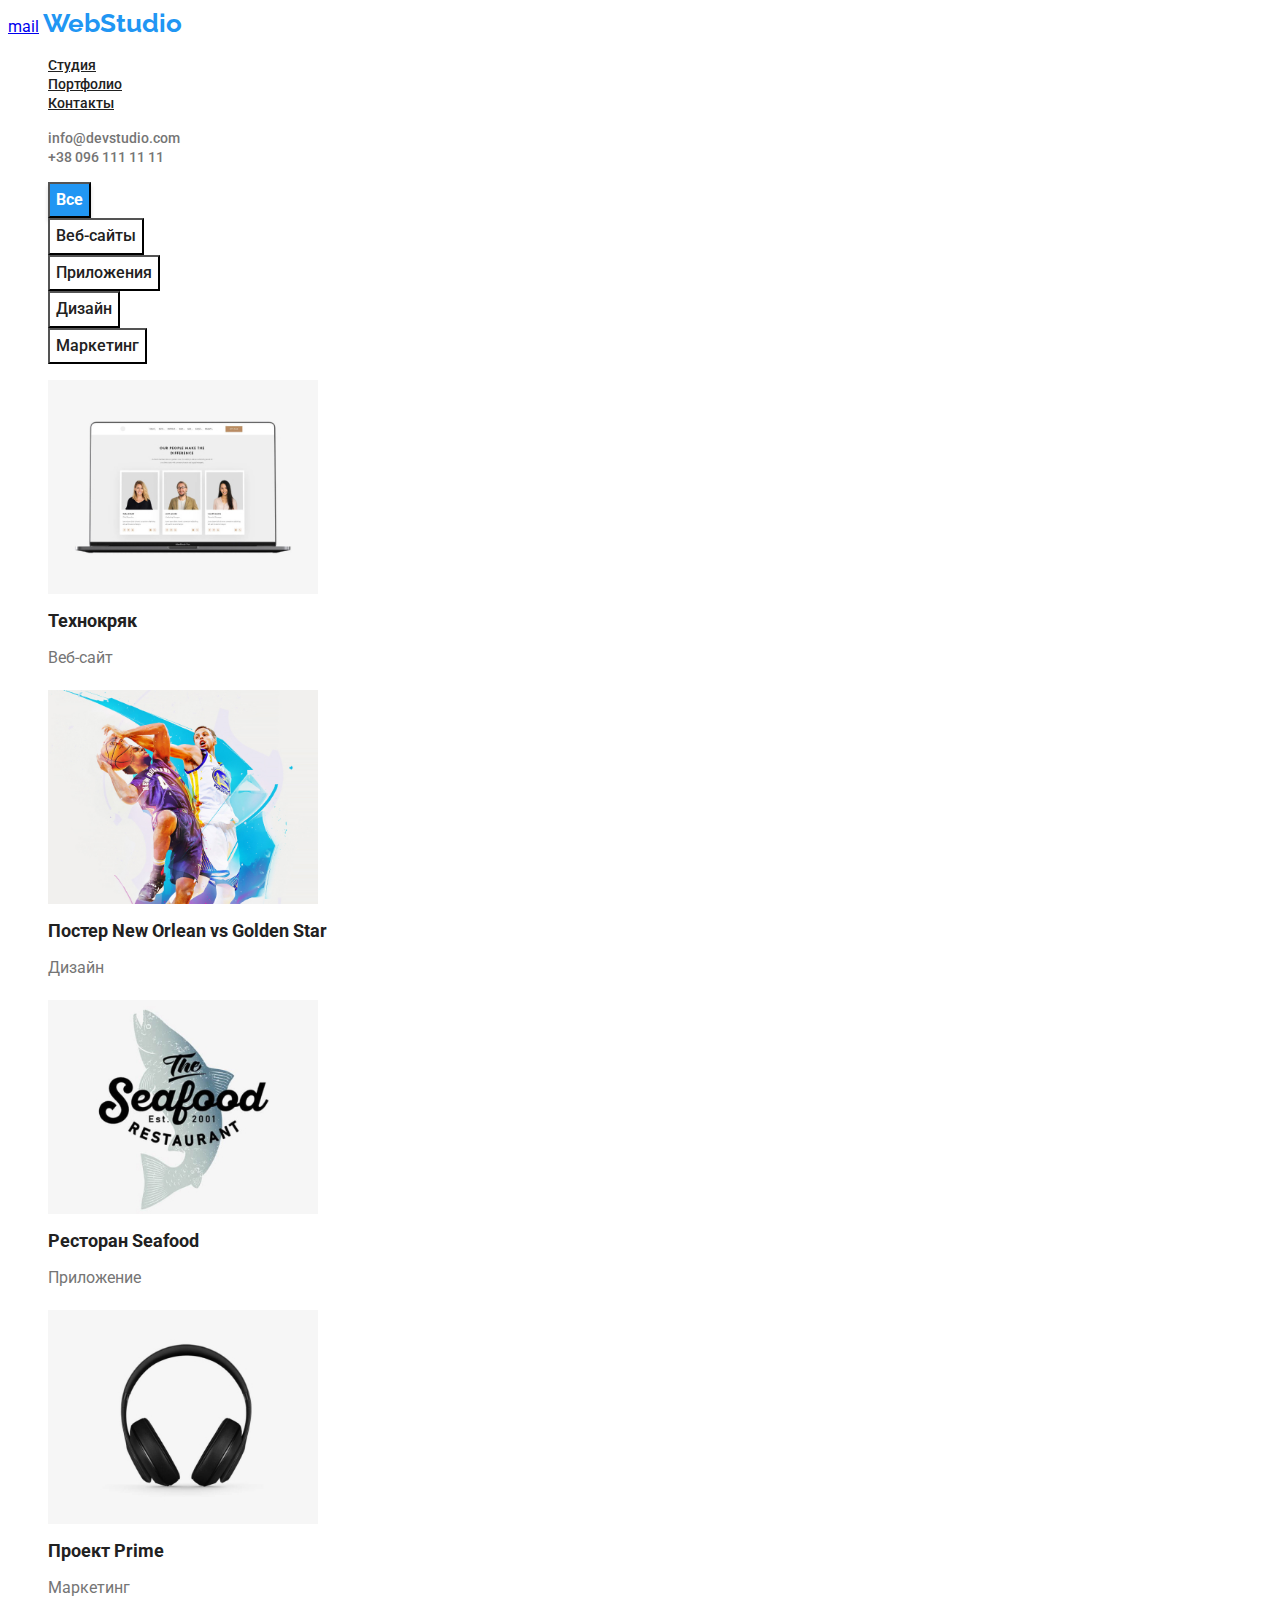
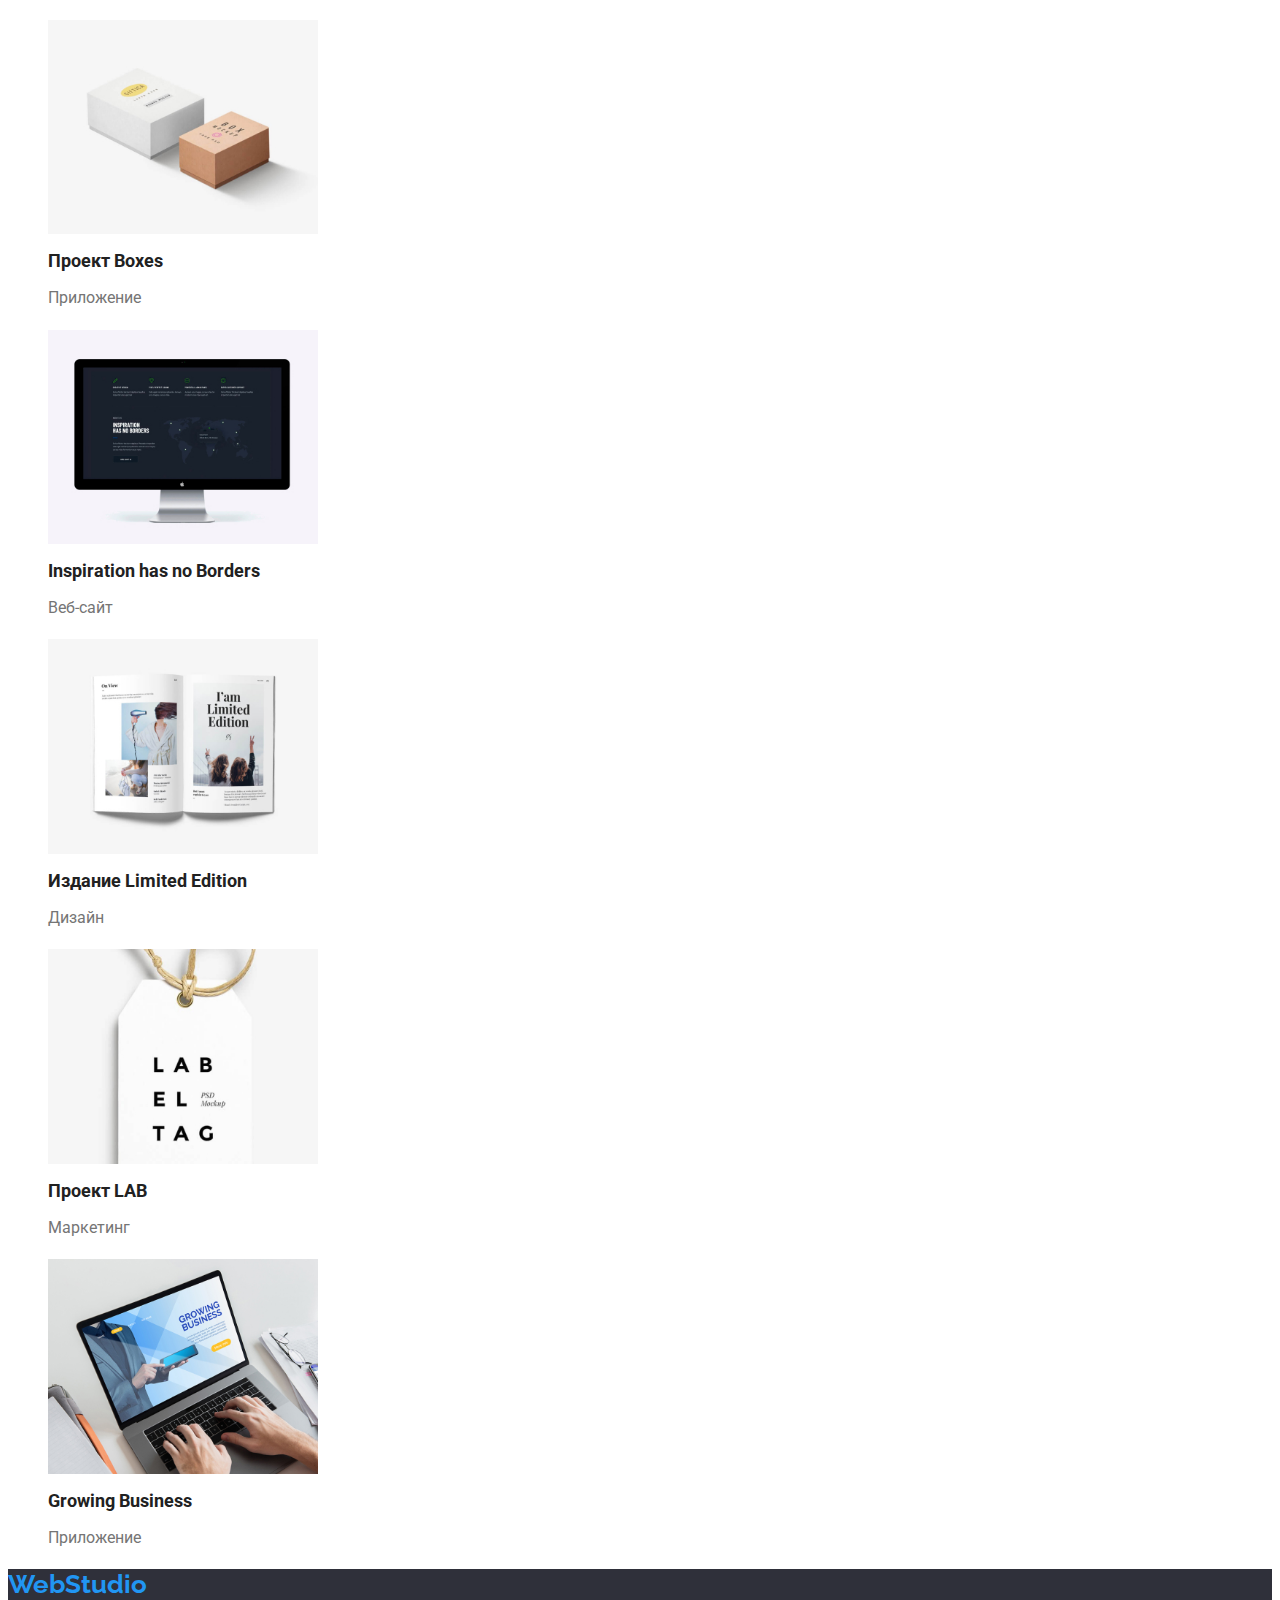
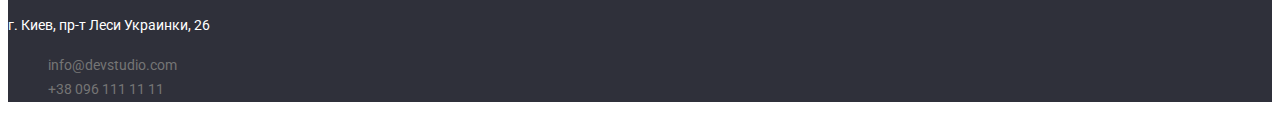
==== potrfolio.html @ 0a380a02 "home task 2" ====
<!DOCTYPE html>
<html lang="ru">
  <head>
    <meta charset="UTF-8" />
    <meta name="viewport" content="width=, initial-scale=1.0" />
    <title>Portfolio</title>
    <link rel="stylesheet" href="./css/portfolio.css" />
    <link rel="preconnect" href="https://fonts.gstatic.com" />
    <link
      rel="stylesheet"
      href="https://fonts.googleapis.com/css2?family=Raleway:wght@400;700&family=Roboto:wght@400;500;700&display=swap"
    />
    <link rel="stylesheet" href="./css/portfolio.css" />
  </head>

  <body class="page">
    <!--Шапка сайта-->
    <header class="page-header">
      <nav>
        <a href="./index.html">mail</a>
        <a href="#" class="logo">WebStudio</a>
        <ul class="site-nav list">
          <li><a href="./studio.html" class="link-current">Студия</a></li>
          <li><a href="./potrfolio.html" class="link-current">Портфолио</a></li>
          <li><a href="#" class="link-current">Контакты</a></li>
        </ul>
      </nav>
      <ul class="site-nav list">
        <li>
          <a href="mailto:info@devstudio.com" class="tel-link"
            >info@devstudio.com</a
          >
        </li>
        <li>
          <a href="tel:+380961111111" class="tel-link">+38 096 111 11 11</a>
        </li>
      </ul>
    </header>
    <!--Наши работы-->
    <section>
      <h1 hidden>Portfolio.Our work</h1>
      <ul class="site-nav list">
        <li><button type="button" class="button primary">Все</button></li>
        <li>
          <button type="button" class="button-secondary">Веб-сайты</button>
        </li>
        <li>
          <button type="button" class="button-secondary">Приложения</button>
        </li>
        <li><button type="button" class="button-secondary">Дизайн</button></li>
        <li>
          <button type="button" class="button-secondary">Маркетинг</button>
        </li>
      </ul>
      <ul class="site-nav list">
        <li>
          <img src="./images/технокряк.jpg" alt="Технокряк" width="270" />
          <h3 class="section-title">Технокряк</h3>
          <p class="title-description">Веб-сайт</p>
        </li>
        <li>
          <img
            src="./images/постер.jpg"
            alt="Постер New Orlean vs Golden Star"
            width="270"
          />
          <h3 class="section-title">Постер New Orlean vs Golden Star</h3>
          <p class="title-description">Дизайн</p>
        </li>
        <li>
          <img src="./images/Seafood.jpg" alt="Ресторан Seafood" width="270" />
          <h3 class="section-title">Ресторан Seafood</h3>
          <p class="title-description">Приложение</p>
        </li>
        <li>
          <img src="./images/Prime.jpg" alt="Проект Prime" width="270" />
          <h3 class="section-title">Проект Prime</h3>
          <p class="title-description">Маркетинг</p>
        </li>
        <li>
          <img src="./images/Boxes.jpg" alt="Проект Boxes" width="270" />
          <h3 class="section-title">Проект Boxes</h3>
          <p class="title-description">Приложение</p>
        </li>
        <li>
          <img
            src="./images/Insparation.jpg"
            alt="Inspiration has no Borders"
            width="270"
          />
          <h3 class="section-title">Inspiration has no Borders</h3>
          <p class="title-description">Веб-сайт</p>
        </li>
        <li>
          <img
            src="./images/Издание.jpg"
            alt="Издание Limited Edition"
            width="270"
          />
          <h3 class="section-title">Издание Limited Edition</h3>
          <p class="title-description">Дизайн</p>
        </li>
        <li>
          <img src="./images/проектLab.jpg" alt="Проект LAB" width="270" />
          <h3 class="section-title">Проект LAB</h3>
          <p class="title-description">Маркетинг</p>
        </li>
        <li>
          <img
            src="./images/growingbusiness.jpg"
            alt="Growing Business"
            width="270"
          />
          <h3 class="section-title">Growing Business</h3>
          <p class="title-description">Приложение</p>
        </li>
      </ul>
    </section>
    <!--футер-->
    <footer class="footer">
      <a href="#" class="logo">WebStudio</a>
      <address>
        <p class="address">г. Киев, пр-т Леси Украинки, 26</p>
        <ul class="site-nav list">
          <li>
            <a href="mailto:info@devstudio.com" class="tel-link-footer"
              >info@devstudio.com</a
            >
          </li>
          <li>
            <a href="tel:+380961111111" class="tel-link-footer"
              >+38 096 111 11 11</a
            >
          </li>
        </ul>
      </address>
    </footer>
  </body>
</html>
---- css/portfolio.css ----
:root {
  --primary-text-color: #212121;
  --accent-color: #2196f3;
  --paragraf-text-color: #757575;
  --main-back-color: #ffffff;
  --fon-back-hero: #2f303a;
  --footer-fon: #2f303a;
}

.site-nav.list,
.tel-link {
  list-style: none;
}

.body {
  background: var(--main-back-color) F;
  color: var(--primary-text-color);
  font-family: "Roboto", sans-serif;
  font-style: normal;
  text-decoration: none;
}

.page {
  background-color: var(--main-back-color);
  font-family: "Roboto", sans-serif;
  font-style: normal;
  text-decoration: none;
}
.page-header {
  background-color: var(--main-back-color);
  color: var(--primary-text-color);
}
.logo {
  color: var(--accent-color);
  font-family: Raleway;
  font-weight: 700;
  font-size: 26px;
  line-height: 1.19;
  text-decoration: none;
}

/*site-nav*/

.link-current {
  color: var(--primary-text-color);
  font-weight: 500;
  font-size: 14px;
  line-height: 1.14;
}
.link-current:hover,
.link-current:focus {
  color: var(--accent-color);
  text-decoration: none;
}
.tel-link {
  color: var(--paragraf-text-color);
  text-decoration: none;
  font-family: Roboto;
  font-weight: 500;
  font-size: 14px;
  line-height: 1.14;
}

/*button*/

.button-secondary {
  color: var(--primary-text-color);
  background-color: var(--main-back-color);
  font-family: Roboto;
  font-style: normal;
  font-weight: 500;
  font-size: 16px;
  line-height: 1.9;
}

.button.primary {
  color: var(--main-back-color);
  background-color: var(--accent-color);
  box-shadow: 0px 4px 4px rgba(0, 0, 0, 0.15);
  font-family: "Roboto", sans-serif;
  font-weight: bold;
  font-size: 16px;
  line-height: 1.9;
}

.section-title {
  color: var(--primary-text-color);
  font-family: Roboto;
  font-style: normal;
  font-weight: bold;
  font-size: 18px;
  line-height: 0.5;
}

.title-description {
  color: var(--paragraf-text-color);
  font-family: Roboto;
  font-style: normal;
  font-weight: normal;
  font-size: 16px;
  line-height: 1.9;
}

/*Feature*/

.feature-list .title {
  color: var(--primary-text-color);
}

.mail-link:hover,
.test-link:focus {
  color: var(--accent-color);
}

/*footer*/
.footer {
  background: var(--footer-fon);
}

.address,
.tel-link-footer {
  color: var(--main-back-color);
  font-family: Roboto;
  font-style: normal;
  font-weight: normal;
  font-size: 14px;
  line-height: 1.7;
}

.tel-link-footer {
  color: var(--paragraf-text-color);
  font-family: Roboto;
  font-style: normal;
  font-weight: normal;
  font-size: 14px;
  line-height: ;
  text-decoration: none;
}
---- css/portfolio.css ----
:root {
  --primary-text-color: #212121;
  --accent-color: #2196f3;
  --paragraf-text-color: #757575;
  --main-back-color: #ffffff;
  --fon-back-hero: #2f303a;
  --footer-fon: #2f303a;
}

.site-nav.list,
.tel-link {
  list-style: none;
}

.body {
  background: var(--main-back-color) F;
  color: var(--primary-text-color);
  font-family: "Roboto", sans-serif;
  font-style: normal;
  text-decoration: none;
}

.page {
  background-color: var(--main-back-color);
  font-family: "Roboto", sans-serif;
  font-style: normal;
  text-decoration: none;
}
.page-header {
  background-color: var(--main-back-color);
  color: var(--primary-text-color);
}
.logo {
  color: var(--accent-color);
  font-family: Raleway;
  font-weight: 700;
  font-size: 26px;
  line-height: 1.19;
  text-decoration: none;
}

/*site-nav*/

.link-current {
  color: var(--primary-text-color);
  font-weight: 500;
  font-size: 14px;
  line-height: 1.14;
}
.link-current:hover,
.link-current:focus {
  color: var(--accent-color);
  text-decoration: none;
}
.tel-link {
  color: var(--paragraf-text-color);
  text-decoration: none;
  font-family: Roboto;
  font-weight: 500;
  font-size: 14px;
  line-height: 1.14;
}

/*button*/

.button-secondary {
  color: var(--primary-text-color);
  background-color: var(--main-back-color);
  font-family: Roboto;
  font-style: normal;
  font-weight: 500;
  font-size: 16px;
  line-height: 1.9;
}

.button.primary {
  color: var(--main-back-color);
  background-color: var(--accent-color);
  box-shadow: 0px 4px 4px rgba(0, 0, 0, 0.15);
  font-family: "Roboto", sans-serif;
  font-weight: bold;
  font-size: 16px;
  line-height: 1.9;
}

.section-title {
  color: var(--primary-text-color);
  font-family: Roboto;
  font-style: normal;
  font-weight: bold;
  font-size: 18px;
  line-height: 0.5;
}

.title-description {
  color: var(--paragraf-text-color);
  font-family: Roboto;
  font-style: normal;
  font-weight: normal;
  font-size: 16px;
  line-height: 1.9;
}

/*Feature*/

.feature-list .title {
  color: var(--primary-text-color);
}

.mail-link:hover,
.test-link:focus {
  color: var(--accent-color);
}

/*footer*/
.footer {
  background: var(--footer-fon);
}

.address,
.tel-link-footer {
  color: var(--main-back-color);
  font-family: Roboto;
  font-style: normal;
  font-weight: normal;
  font-size: 14px;
  line-height: 1.7;
}

.tel-link-footer {
  color: var(--paragraf-text-color);
  font-family: Roboto;
  font-style: normal;
  font-weight: normal;
  font-size: 14px;
  line-height: ;
  text-decoration: none;
}
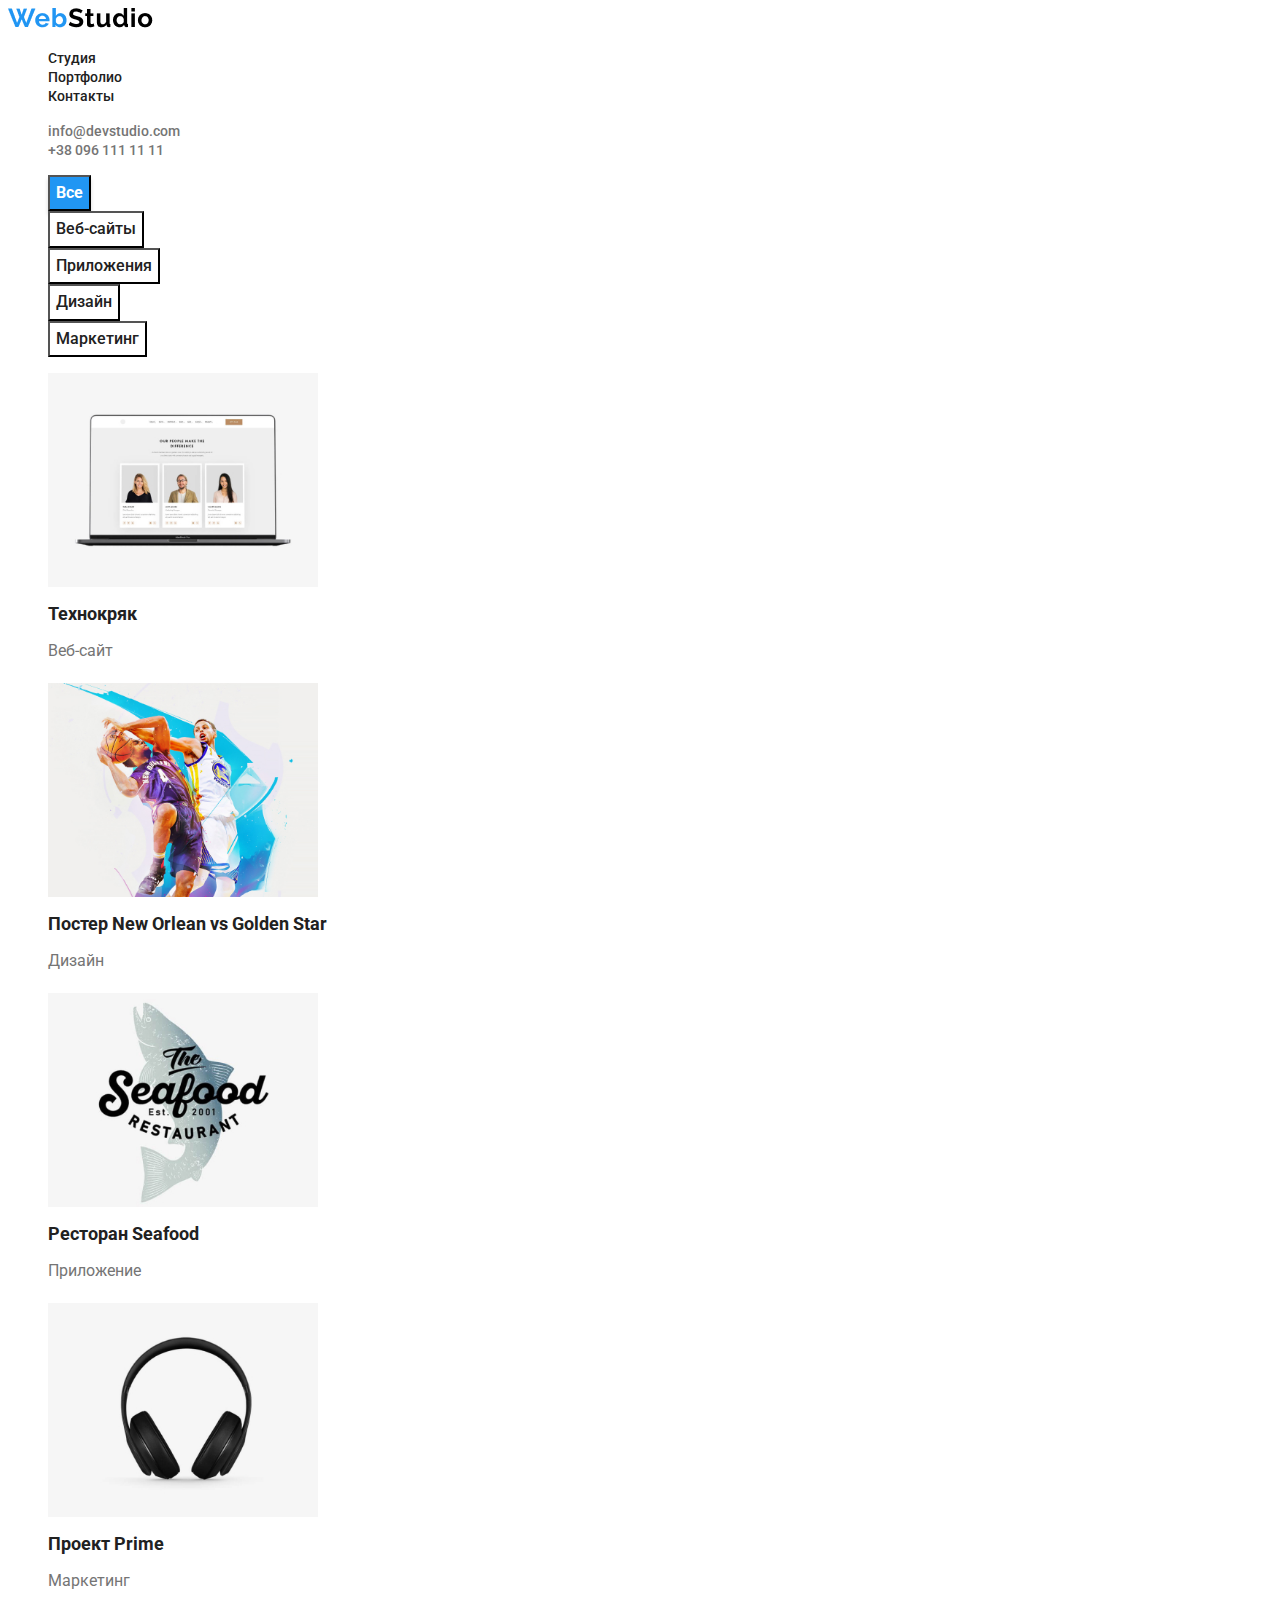
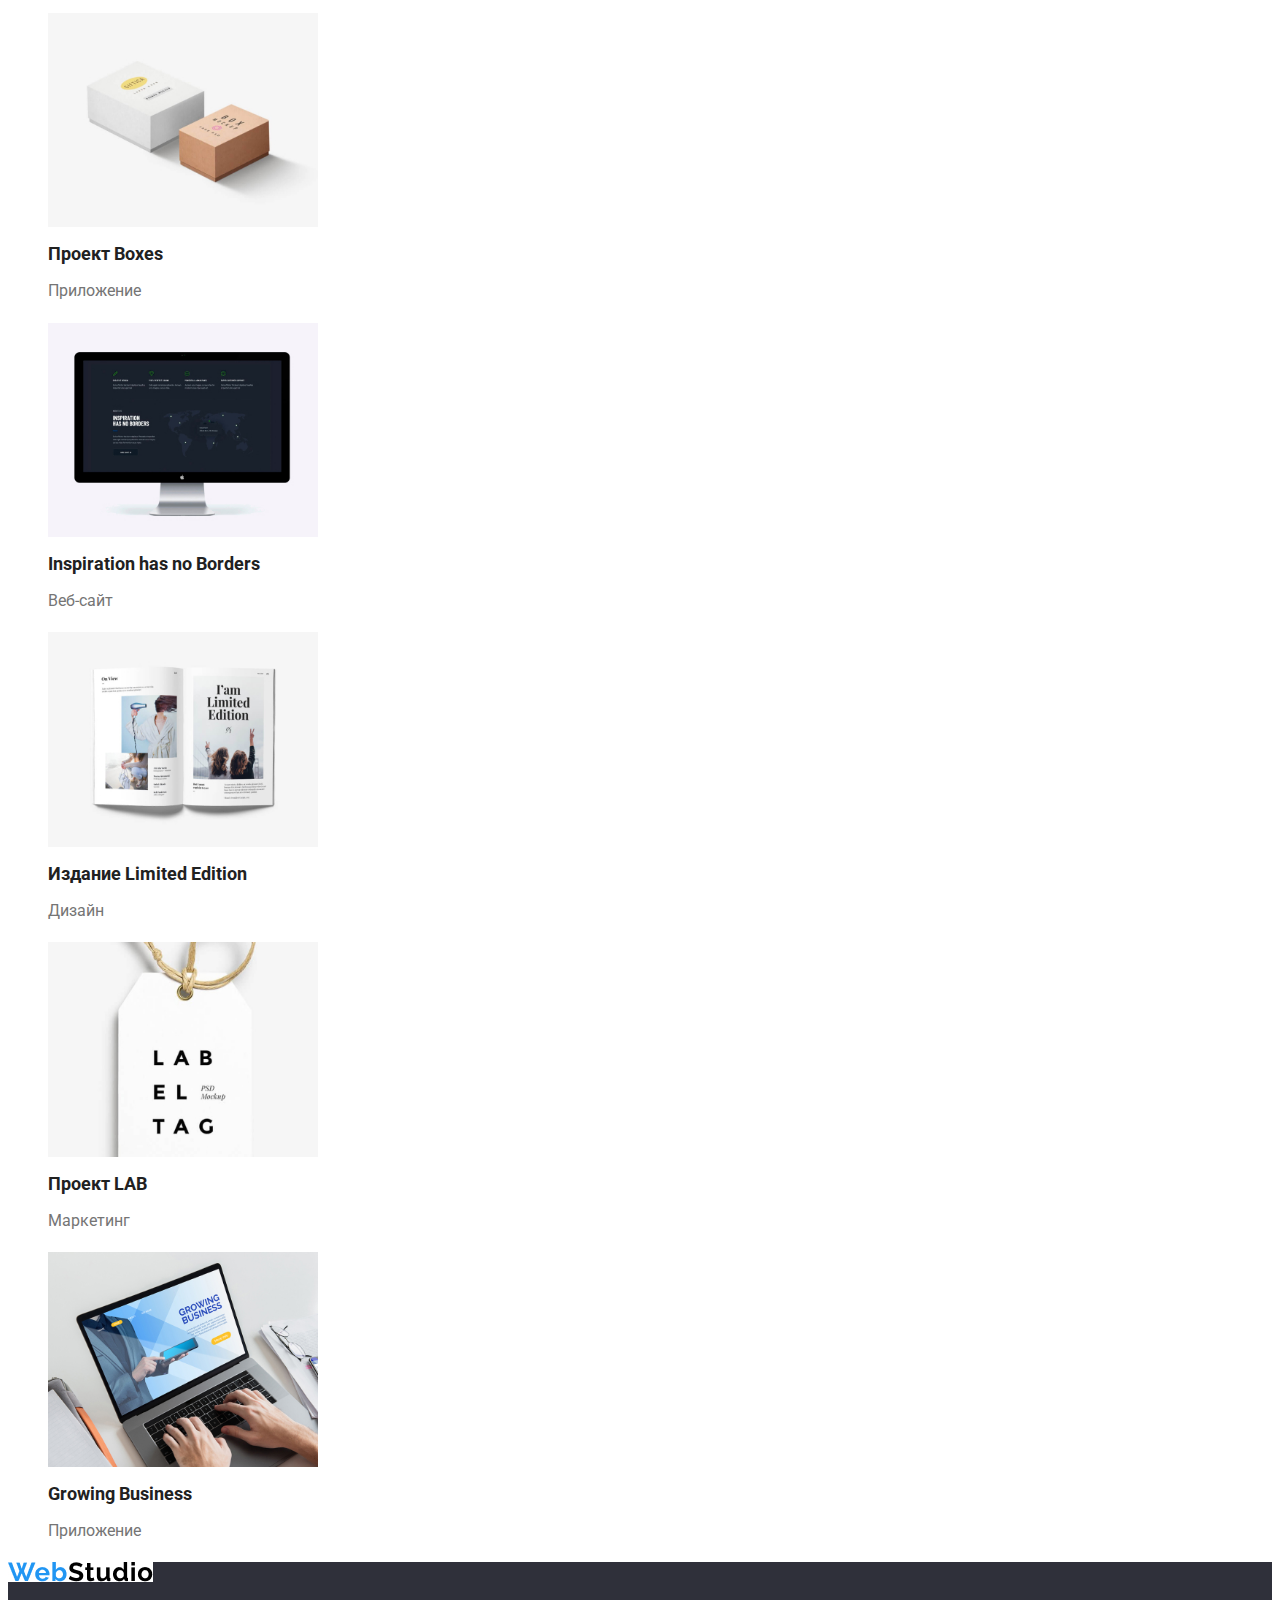
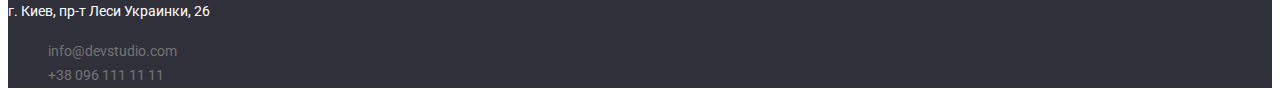
==== commit fd6efc7c: "correct mistake after mentors comments" ====
--- a/potrfolio.html
+++ b/potrfolio.html
@@ -4,7 +4,6 @@
     <meta charset="UTF-8" />
     <meta name="viewport" content="width=, initial-scale=1.0" />
     <title>Portfolio</title>
-    <link rel="stylesheet" href="./css/portfolio.css" />
     <link rel="preconnect" href="https://fonts.gstatic.com" />
     <link
       rel="stylesheet"
@@ -17,11 +16,10 @@
     <!--Шапка сайта-->
     <header class="page-header">
       <nav>
-        <a href="./index.html">mail</a>
-        <a href="#" class="logo">WebStudio</a>
+        <img src="./images/WebStudio.jpg" alt="WebStudio">
         <ul class="site-nav list">
-          <li><a href="./studio.html" class="link-current">Студия</a></li>
-          <li><a href="./potrfolio.html" class="link-current">Портфолио</a></li>
+          <li><a href="./index.html" class="link-current">Студия</a></li>
+          <li><a href="./index.html" class="link-current">Портфолио</a></li>
           <li><a href="#" class="link-current">Контакты</a></li>
         </ul>
       </nav>
@@ -118,17 +116,17 @@
     </section>
     <!--футер-->
     <footer class="footer">
-      <a href="#" class="logo">WebStudio</a>
+      <img src="./images/WebStudio.jpg" alt="WebStudio">
       <address>
         <p class="address">г. Киев, пр-т Леси Украинки, 26</p>
         <ul class="site-nav list">
           <li>
-            <a href="mailto:info@devstudio.com" class="tel-link-footer"
+            <a href="mailto:info@devstudio.com" class="contact-link-footer"
               >info@devstudio.com</a
             >
           </li>
           <li>
-            <a href="tel:+380961111111" class="tel-link-footer"
+            <a href="tel:+380961111111" class="contact-link-footer"
               >+38 096 111 11 11</a
             >
           </li>
--- a/css/portfolio.css
+++ b/css/portfolio.css
@@ -10,6 +10,7 @@
 .site-nav.list,
 .tel-link {
   list-style: none;
+  cursor:pointer
 }
 
 .body {
@@ -46,6 +47,7 @@
   font-weight: 500;
   font-size: 14px;
   line-height: 1.14;
+  text-decoration: none;
 }
 .link-current:hover,
 .link-current:focus {
@@ -71,6 +73,8 @@
   font-weight: 500;
   font-size: 16px;
   line-height: 1.9;
+  text-decoration: none;
+ cursor:pointer
 }
 
 .button.primary {
@@ -81,6 +85,8 @@
   font-weight: bold;
   font-size: 16px;
   line-height: 1.9;
+  text-decoration: none;
+  cursor:pointer
 }
 
 .section-title {
@@ -107,8 +113,8 @@
   color: var(--primary-text-color);
 }
 
-.mail-link:hover,
-.test-link:focus {
+.contact-link-footer:hover,
+.contact-link-footer:focus {
   color: var(--accent-color);
 }
 
@@ -118,7 +124,7 @@
 }
 
 .address,
-.tel-link-footer {
+.contact-link-footer {
   color: var(--main-back-color);
   font-family: Roboto;
   font-style: normal;
@@ -127,7 +133,7 @@
   line-height: 1.7;
 }
 
-.tel-link-footer {
+.contact-link-footer {
   color: var(--paragraf-text-color);
   font-family: Roboto;
   font-style: normal;
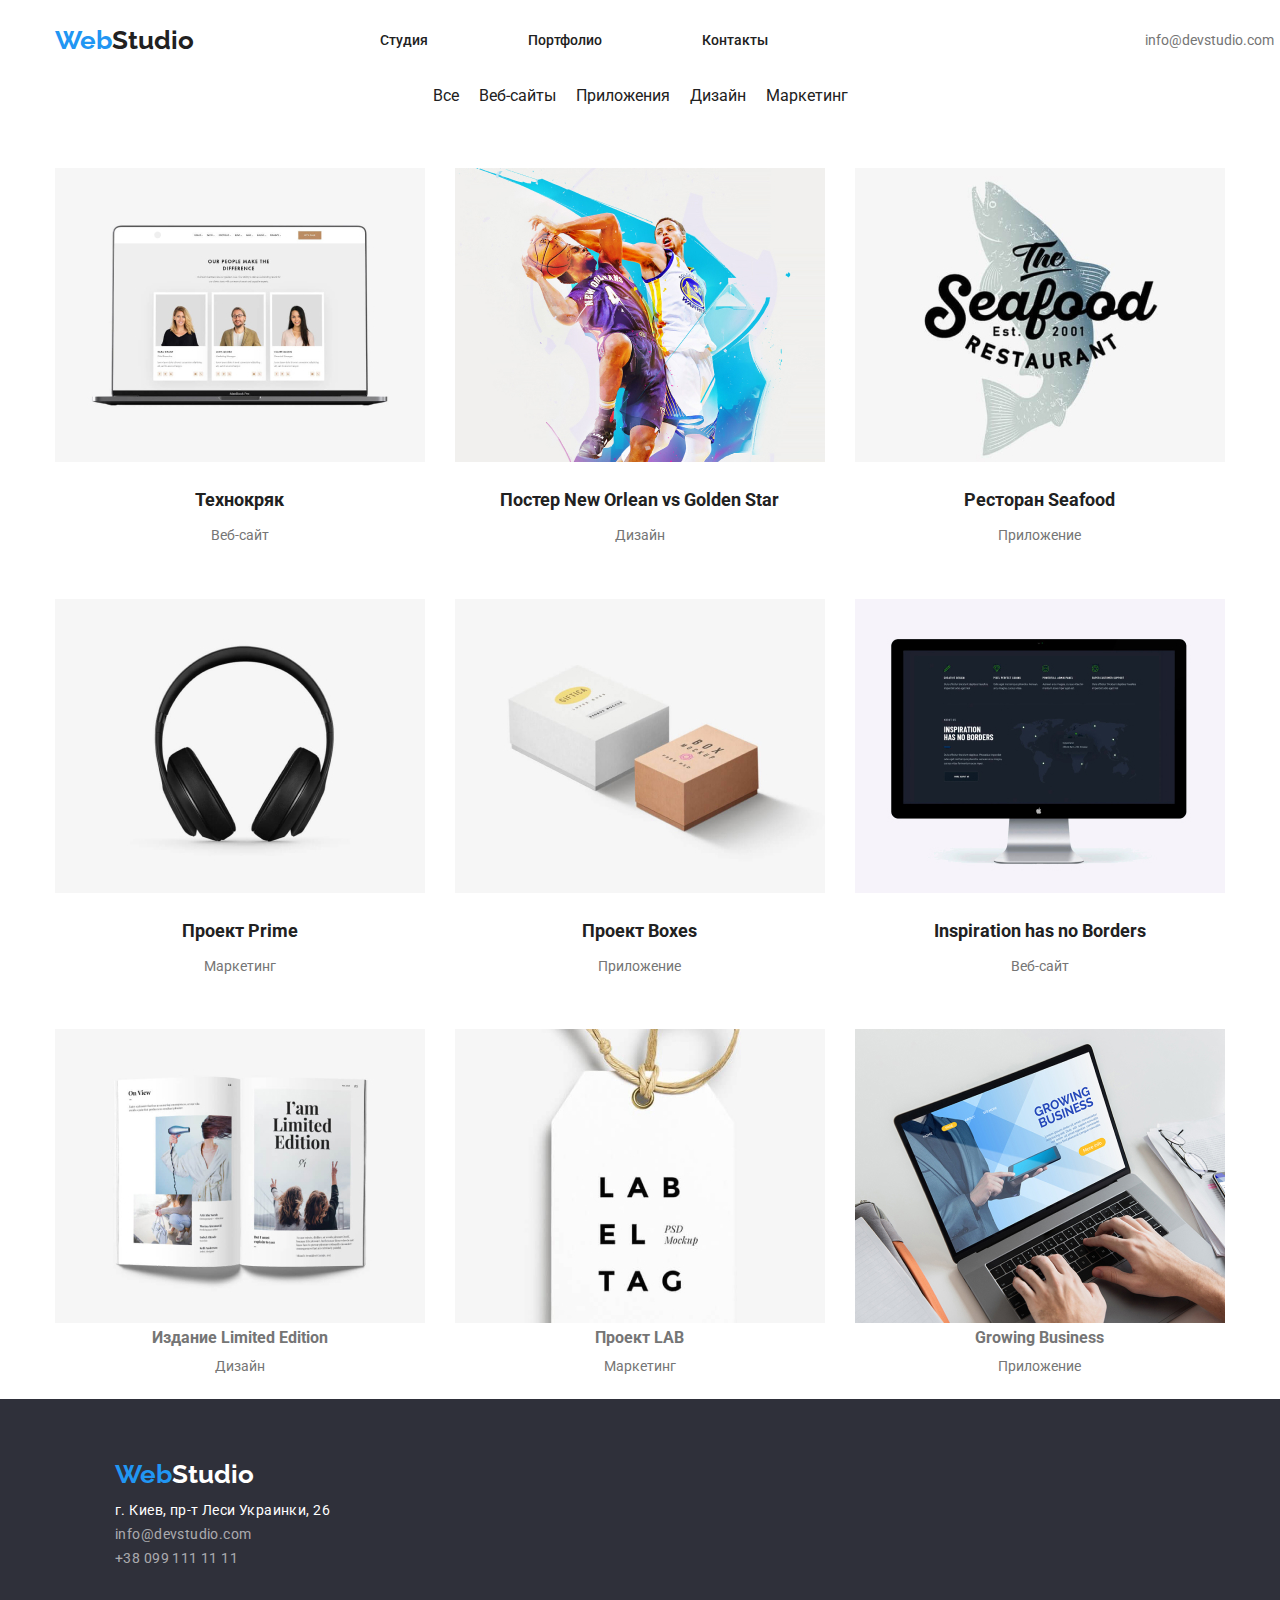
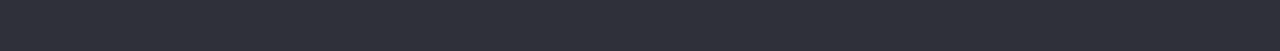
==== commit 8fa56b43: "homework3" ====
--- a/potrfolio.html
+++ b/potrfolio.html
@@ -11,127 +11,236 @@
     />
     <link rel="stylesheet" href="./css/portfolio.css" />
   </head>
-
   <body class="page">
     <!--Шапка сайта-->
+    <!--CONTAINER-->
+
     <header class="page-header">
-      <nav>
-        <img src="./images/WebStudio.jpg" alt="WebStudio">
-        <ul class="site-nav list">
-          <li><a href="./index.html" class="link-current">Студия</a></li>
-          <li><a href="./index.html" class="link-current">Портфолио</a></li>
-          <li><a href="#" class="link-current">Контакты</a></li>
-        </ul>
-      </nav>
-      <ul class="site-nav list">
-        <li>
-          <a href="mailto:info@devstudio.com" class="tel-link"
-            >info@devstudio.com</a
+      <div class="header-container">
+        <div class="header-holder">
+          <a href="./index.html" class="logo"
+            ><span class="logo-web">Web</span
+            ><span class="logo-studio">Studio</span></a
           >
-        </li>
-        <li>
-          <a href="tel:+380961111111" class="tel-link">+38 096 111 11 11</a>
-        </li>
-      </ul>
-    </header>
-    <!--Наши работы-->
-    <section>
-      <h1 hidden>Portfolio.Our work</h1>
-      <ul class="site-nav list">
-        <li><button type="button" class="button primary">Все</button></li>
-        <li>
-          <button type="button" class="button-secondary">Веб-сайты</button>
-        </li>
-        <li>
-          <button type="button" class="button-secondary">Приложения</button>
-        </li>
-        <li><button type="button" class="button-secondary">Дизайн</button></li>
-        <li>
-          <button type="button" class="button-secondary">Маркетинг</button>
-        </li>
-      </ul>
-      <ul class="site-nav list">
-        <li>
-          <img src="./images/технокряк.jpg" alt="Технокряк" width="270" />
-          <h3 class="section-title">Технокряк</h3>
-          <p class="title-description">Веб-сайт</p>
-        </li>
-        <li>
-          <img
-            src="./images/постер.jpg"
-            alt="Постер New Orlean vs Golden Star"
-            width="270"
-          />
-          <h3 class="section-title">Постер New Orlean vs Golden Star</h3>
-          <p class="title-description">Дизайн</p>
-        </li>
-        <li>
-          <img src="./images/Seafood.jpg" alt="Ресторан Seafood" width="270" />
-          <h3 class="section-title">Ресторан Seafood</h3>
-          <p class="title-description">Приложение</p>
-        </li>
-        <li>
-          <img src="./images/Prime.jpg" alt="Проект Prime" width="270" />
-          <h3 class="section-title">Проект Prime</h3>
-          <p class="title-description">Маркетинг</p>
-        </li>
-        <li>
-          <img src="./images/Boxes.jpg" alt="Проект Boxes" width="270" />
-          <h3 class="section-title">Проект Boxes</h3>
-          <p class="title-description">Приложение</p>
-        </li>
-        <li>
-          <img
-            src="./images/Insparation.jpg"
-            alt="Inspiration has no Borders"
-            width="270"
-          />
-          <h3 class="section-title">Inspiration has no Borders</h3>
-          <p class="title-description">Веб-сайт</p>
-        </li>
-        <li>
-          <img
-            src="./images/Издание.jpg"
-            alt="Издание Limited Edition"
-            width="270"
-          />
-          <h3 class="section-title">Издание Limited Edition</h3>
-          <p class="title-description">Дизайн</p>
-        </li>
-        <li>
-          <img src="./images/проектLab.jpg" alt="Проект LAB" width="270" />
-          <h3 class="section-title">Проект LAB</h3>
-          <p class="title-description">Маркетинг</p>
-        </li>
-        <li>
-          <img
-            src="./images/growingbusiness.jpg"
-            alt="Growing Business"
-            width="270"
-          />
-          <h3 class="section-title">Growing Business</h3>
-          <p class="title-description">Приложение</p>
-        </li>
-      </ul>
-    </section>
-    <!--футер-->
-    <footer class="footer">
-      <img src="./images/WebStudio.jpg" alt="WebStudio">
-      <address>
-        <p class="address">г. Киев, пр-т Леси Украинки, 26</p>
-        <ul class="site-nav list">
-          <li>
-            <a href="mailto:info@devstudio.com" class="contact-link-footer"
+
+          <nav class="header-nav">
+            <ul class="site-link-current">
+              <li><a href="./studio.html" class="link-current">Студия</a></li>
+              <li>
+                <a href="./potrfolio.html" class="link-current">Портфолио</a>
+              </li>
+              <li>
+                <a href="./contact.html" class="link-current">Контакты</a>
+              </li>
+            </ul>
+          </nav>
+        </div>
+        <ul class="contact-list">
+          <li>
+            <a href="mailto:info@devstudio.com" class="contact-link"
               >info@devstudio.com</a
             >
           </li>
           <li>
-            <a href="tel:+380961111111" class="contact-link-footer"
+            <a href="tel:+380961111111" class="contact-link"
               >+38 096 111 11 11</a
             >
           </li>
         </ul>
-      </address>
+      </div>
+    </header>
+
+    <!--Наши работы-->
+    <section class="container-portfolio">
+      <div class="container-button">
+        <h1 hidden>Portfolio.Our work</h1>
+        <ul class="site-nav-list">
+          <li><button type="button" class="button primary">Все</button></li>
+          <li>
+            <button type="button" class="button-secondary">Веб-сайты</button>
+          </li>
+          <li>
+            <button type="button" class="button-secondary">Приложения</button>
+          </li>
+          <li>
+            <button type="button" class="button-secondary">Дизайн</button>
+          </li>
+          <li>
+            <button type="button" class="button-secondary">Маркетинг</button>
+          </li>
+        </ul>
+      </div>
+
+      <div class="card-trumb">
+        <ul class="card-set">
+          <li class="item">
+            <article class="card">
+              <a class="card">
+                <div class="card-thumb">
+                  <img
+                    src="./images/технокряк.jpg"
+                    alt="Технокряк"
+                    width="370"
+                  />
+                </div>
+                <div class="card-content">
+                  <h3 class="card-heading">Технокряк</h3>
+                  <p class="card-text">Веб-сайт</p>
+                </div>
+              </a>
+            </article>
+          </li>
+
+          <li class="item">
+            <article class="card">
+              <div class="card-thumb">
+                <img
+                  src="./images/постер.jpg"
+                  alt="Постер New Orlean vs Golden Star"
+                  width="370"
+                />
+              </div>
+              <div class="card-content">
+                <h3 class="card-heading">Постер New Orlean vs Golden Star</h3>
+                <p class="card-text">Дизайн</p>
+              </div>
+            </article>
+          </li>
+
+          <li class="item">
+            <article class="card">
+              <div class="card-thumb">
+                <img
+                  src="./images/Seafood.jpg"
+                  alt="Ресторан Seafood"
+                  width="370"
+                />
+              </div>
+              <div class="card-content">
+                <h3 class="card-heading">Ресторан Seafood</h3>
+                <p class="card-text">Приложение</p>
+              </div>
+            </article>
+          </li>
+
+          <li class="item">
+            <article class="card">
+              <div class="card-thumb">
+                <img src="./images/Prime.jpg" alt="Проект Prime" width="370" />
+              </div>
+              <div class="card-content">
+                <h3 class="card-heading">Проект Prime</h3>
+                <p class="card-text">Маркетинг</p>
+              </div>
+            </article>
+          </li>
+
+          <li class="item">
+            <article class="card">
+              <div class="card-thumb">
+                <img src="./images/Boxes.jpg" alt="Проект Boxes" width="370" />
+              </div>
+              <div class="card-content">
+                <h3 class="card-heading">Проект Boxes</h3>
+                <p class="card-text">Приложение</p>
+              </div>
+            </article>
+          </li>
+
+          <li class="item">
+            <article class="card">
+              <div class="card-thumb">
+                <img
+                  src="./images/Insparation.jpg"
+                  alt="Inspiration has no Borders"
+                  width="370"
+                />
+              </div>
+              <div class="card-content">
+                <h3 class="card-heading">Inspiration has no Borders</h3>
+                <p class="card-text">Веб-сайт</p>
+              </div>
+            </article>
+          </li>
+
+          <li class="item">
+            <article class="card">
+              <div class="card-thumb">
+                <img
+                  src="./images/Издание.jpg"
+                  alt="Издание Limited Edition"
+                  width="370"
+                />
+              </div>
+              <div class="card-content">
+                <h3 class="section-title">Издание Limited Edition</h3>
+                <p class="title-description">Дизайн</p>
+              </div>
+            </article>
+          </li>
+
+          <li class="item">
+            <article class="card">
+              <div class="card-thumb">
+                <img
+                  src="./images/проектLab.jpg"
+                  alt="Проект LAB"
+                  width="370"
+                />
+              </div>
+              <div class="card-content">
+                <h3 class="section-title">Проект LAB</h3>
+                <p class="title-description">Маркетинг</p>
+              </div>
+            </article>
+          </li>
+
+          <li class="item">
+            <article class="card">
+              <div class="card-thumb">
+                <img
+                  src="./images/growingbusiness.jpg"
+                  alt="Growing Business"
+                  width="370"
+                />
+              </div>
+              <div class="card-content">
+                <h3 class="section-title">Growing Business</h3>
+                <p class="title-description">Приложение</p>
+              </div>
+            </article>
+          </li>
+        </ul>
+      </div>
+    </section>
+
+    <!--футер-->
+
+    <footer class="footer">
+      <!--CONTAINER-->
+      <div class="container-footer">
+        <a href="./studio.html" class="logo-footer"
+          ><span class="logo-web">Web</span
+          ><span class="logo-studio-footer">Studio</span></a
+        >
+        <address>
+          <div class="contact-info">
+            <p class="address">г. Киев, пр-т Леси Украинки, 26</p>
+            <ul class="contact-link">
+              <li>
+                <a href="mailto:info@devstudio.com" class="contact-link-footer"
+                  >info@devstudio.com</a
+                >
+              </li>
+              <li>
+                <a href="tel:+380991111111" class="contact-link-footer"
+                  >+38 099 111 11 11</a
+                >
+              </li>
+            </ul>
+          </div>
+        </address>
+      </div>
     </footer>
   </body>
 </html>
--- a/css/portfolio.css
+++ b/css/portfolio.css
@@ -5,32 +5,89 @@
   --main-back-color: #ffffff;
   --fon-back-hero: #2f303a;
   --footer-fon: #2f303a;
-}
-
-.site-nav.list,
-.tel-link {
+  --nav-list-gap: 30px;
+}
+
+body {
+  background: var(--main-back-color);
+  color: var(--primary-text-color);
+  font-family: Roboto, sans-serif;
+  font-style: 400;
+  margin: 0 auto;
+  width: 1200px;
+  font-size: 14px;
+  box-sizing: border-box;
+}
+
+*,
+*::after,
+*::before {
+  box-sizing: inherit;
+}
+
+/* COMMON */
+
+ul {
   list-style: none;
-  cursor:pointer
-}
-
-.body {
-  background: var(--main-back-color) F;
-  color: var(--primary-text-color);
-  font-family: "Roboto", sans-serif;
-  font-style: normal;
-  text-decoration: none;
-}
-
-.page {
-  background-color: var(--main-back-color);
-  font-family: "Roboto", sans-serif;
-  font-style: normal;
-  text-decoration: none;
-}
-.page-header {
-  background-color: var(--main-back-color);
-  color: var(--primary-text-color);
-}
+  padding: 0;
+  margin: 0;
+}
+
+h1,
+h2,
+h3,
+p {
+  margin: 0;
+}
+
+a {
+  text-decoration: none;
+}
+/*--Шапка сайта--*/
+
+.header-container {
+  height: 80px;
+  display: flex;
+  justify-content: space-between;
+  align-items: center;
+  margin-bottom: 25px;
+  margin: 0 -200px;
+  max-width: 1600px;
+  min-height: 80px;
+}
+
+.header-holder {
+  display: flex;
+  align-items: center;
+  justify-content: center;
+}
+
+.header-nav {
+  overflow: hidden;
+  margin-left: 68px;
+}
+
+.site-link-current,
+.contact-list {
+  display: flex;
+}
+
+.site-link-current li {
+  margin: 0 25px;
+}
+
+.contact-list li {
+  margin-left: 50px;
+}
+
+.logo-studio {
+  color: var(--primary-text-color);
+}
+
+.logo-studio-header {
+  color: var(--primary-text-color);
+}
+
 .logo {
   color: var(--accent-color);
   font-family: Raleway;
@@ -38,9 +95,17 @@
   font-size: 26px;
   line-height: 1.19;
   text-decoration: none;
-}
-
-/*site-nav*/
+  margin-right: 43px;
+  margin-left: 215px;
+}
+
+.img {
+  display: block;
+  max-width: 100%;
+  height: auto;
+}
+
+/* MAIN NAV */
 
 .link-current {
   color: var(--primary-text-color);
@@ -48,97 +113,210 @@
   font-size: 14px;
   line-height: 1.14;
   text-decoration: none;
-}
+  margin-left: 50px;
+}
+
 .link-current:hover,
 .link-current:focus {
   color: var(--accent-color);
-  text-decoration: none;
-}
+  background-color: var(--main-back-color);
+  text-decoration: none;
+}
+
+.contact-link {
+  color: var(--paragraf-text-color);
+  line-height: 1.14;
+}
+
+.contact-link:hover,
+.contact-link:focus {
+  color: var(--accent-color);
+}
+
 .tel-link {
   color: var(--paragraf-text-color);
   text-decoration: none;
-  font-family: Roboto;
   font-weight: 500;
   font-size: 14px;
   line-height: 1.14;
+  margin-left: 50px;
+}
+
+.tel-link:hover,
+.tel-link:focus {
+  background-color: var(--primary-text-color);
+  color: var(--accent-color);
+  text-decoration: none;
+}
+
+/*Наши работы*/
+
+.container-portfolio {
+  color: var(--main-back-color);
+  text-align: center;
+  justify-content: center;
+  width: 1170px;
+  margin-left: auto;
+  margin-right: auto;
+  margin-top: 94px;
+  margin: 0 auto;
+}
+
+.site-nav-list {
+  display: flex;
+  text-decoration: none;
+  align-items: center;
+  justify-content: center;
+  text-align: center;
+  border-radius: 30px;
+  padding-bottom: 56px;
 }
 
 /*button*/
+
+button {
+  border: 0px;
+}
 
 .button-secondary {
   color: var(--primary-text-color);
   background-color: var(--main-back-color);
   font-family: Roboto;
-  font-style: normal;
-  font-weight: 500;
+  font-style: 400;
+  font-weight: 400;
   font-size: 16px;
   line-height: 1.9;
   text-decoration: none;
- cursor:pointer
+  cursor: pointer;
+  display: flex;
+  margin-left: 8px;
 }
 
 .button.primary {
-  color: var(--main-back-color);
-  background-color: var(--accent-color);
-  box-shadow: 0px 4px 4px rgba(0, 0, 0, 0.15);
+  color: var(--primary-text-color);
+  background-color: var(--main-back-color);
   font-family: "Roboto", sans-serif;
-  font-weight: bold;
+  font-weight: 400;
   font-size: 16px;
   line-height: 1.9;
   text-decoration: none;
-  cursor:pointer
-}
-
-.section-title {
-  color: var(--primary-text-color);
+  cursor: pointer;
+  display: flex;
+}
+
+.button.primary:hover,
+.button.primary:focus {
+  background-color: var(--accent-color);
+  color: var(--main-back-color);
+  text-decoration: none;
+}
+
+.button-secondary:hover,
+.button-secondary:focus {
+  background-color: var(--accent-color);
+  color: var(--main-back-color);
+  text-decoration: none;
+}
+
+/* CARD SET */
+
+.card-set {
+  padding: 0;
+  margin: 0;
+  list-style: none;
+  display: flex;
+  flex-wrap: wrap;
+  margin-left: -30px;
+  margin-top: -30px;
+}
+
+.card-set > .item {
+  flex-basis: calc(100% / 3 - 30px);
+  margin-left: 30px;
+  margin-top: 30px;
+}
+
+img {
+  display: block;
+  max-width: 100%;
+  height: auto;
+}
+
+.card-heading {
+  font-weight: 700;
+  font-size: 18px;
+  line-height: 2;
+  color: var(--primary-text-color);
+  margin-top: 20px;
+  margin-bottom: 4px;
+}
+
+.card-content {
+  font-weight: 400;
+  line-height: 1.87;
+  color: var(--paragraf-text-color);
+  padding-left: 24px;
+  padding-right: 24px;
+  padding-bottom: 20px;
+}
+
+/*footer*/
+
+.footer {
+  background: var(--footer-fon);
+  margin: 0 -200px;
+  max-width: 1600px;
+  min-height: 252px;
+}
+
+.container-footer {
+  padding: 60px;
+  margin-left: 215px;
+}
+
+.contact-info {
+  margin-top: 9px;
+}
+
+.address {
+  font-family: Roboto;
+  color: var(--main-back-color);
+  line-height: 1.71;
   font-family: Roboto;
   font-style: normal;
-  font-weight: bold;
-  font-size: 18px;
-  line-height: 0.5;
-}
-
-.title-description {
-  color: var(--paragraf-text-color);
+  font-weight: 400;
+  letter-spacing: 0.03em;
+}
+.contact-link-footer {
   font-family: Roboto;
+  line-height: 1.71;
+  color: rgba(255, 255, 255, 0.6);
+  text-decoration: none;
   font-style: normal;
-  font-weight: normal;
-  font-size: 16px;
-  line-height: 1.9;
-}
-
-/*Feature*/
-
-.feature-list .title {
-  color: var(--primary-text-color);
+  font-weight: 400;
+  letter-spacing: 0.03em;
+}
+
+.logo-footer {
+  color: var(--accent-color);
+  font-family: Raleway;
+  font-weight: 700;
+  font-size: 26px;
+  line-height: 1.19;
+  text-decoration: none;
+}
+
+.logo-studio-footer {
+  color: var(--main-back-color);
 }
 
 .contact-link-footer:hover,
 .contact-link-footer:focus {
-  color: var(--accent-color);
-}
-
-/*footer*/
-.footer {
-  background: var(--footer-fon);
-}
-
-.address,
-.contact-link-footer {
-  color: var(--main-back-color);
-  font-family: Roboto;
-  font-style: normal;
-  font-weight: normal;
-  font-size: 14px;
-  line-height: 1.7;
-}
-
-.contact-link-footer {
+  background-color: var(--main-back-color);
+  color: var(--accent-color);
+  text-decoration: none;
+}
+
+.contact-link {
   color: var(--paragraf-text-color);
-  font-family: Roboto;
-  font-style: normal;
-  font-weight: normal;
-  font-size: 14px;
-  line-height: ;
-  text-decoration: none;
-}
+}
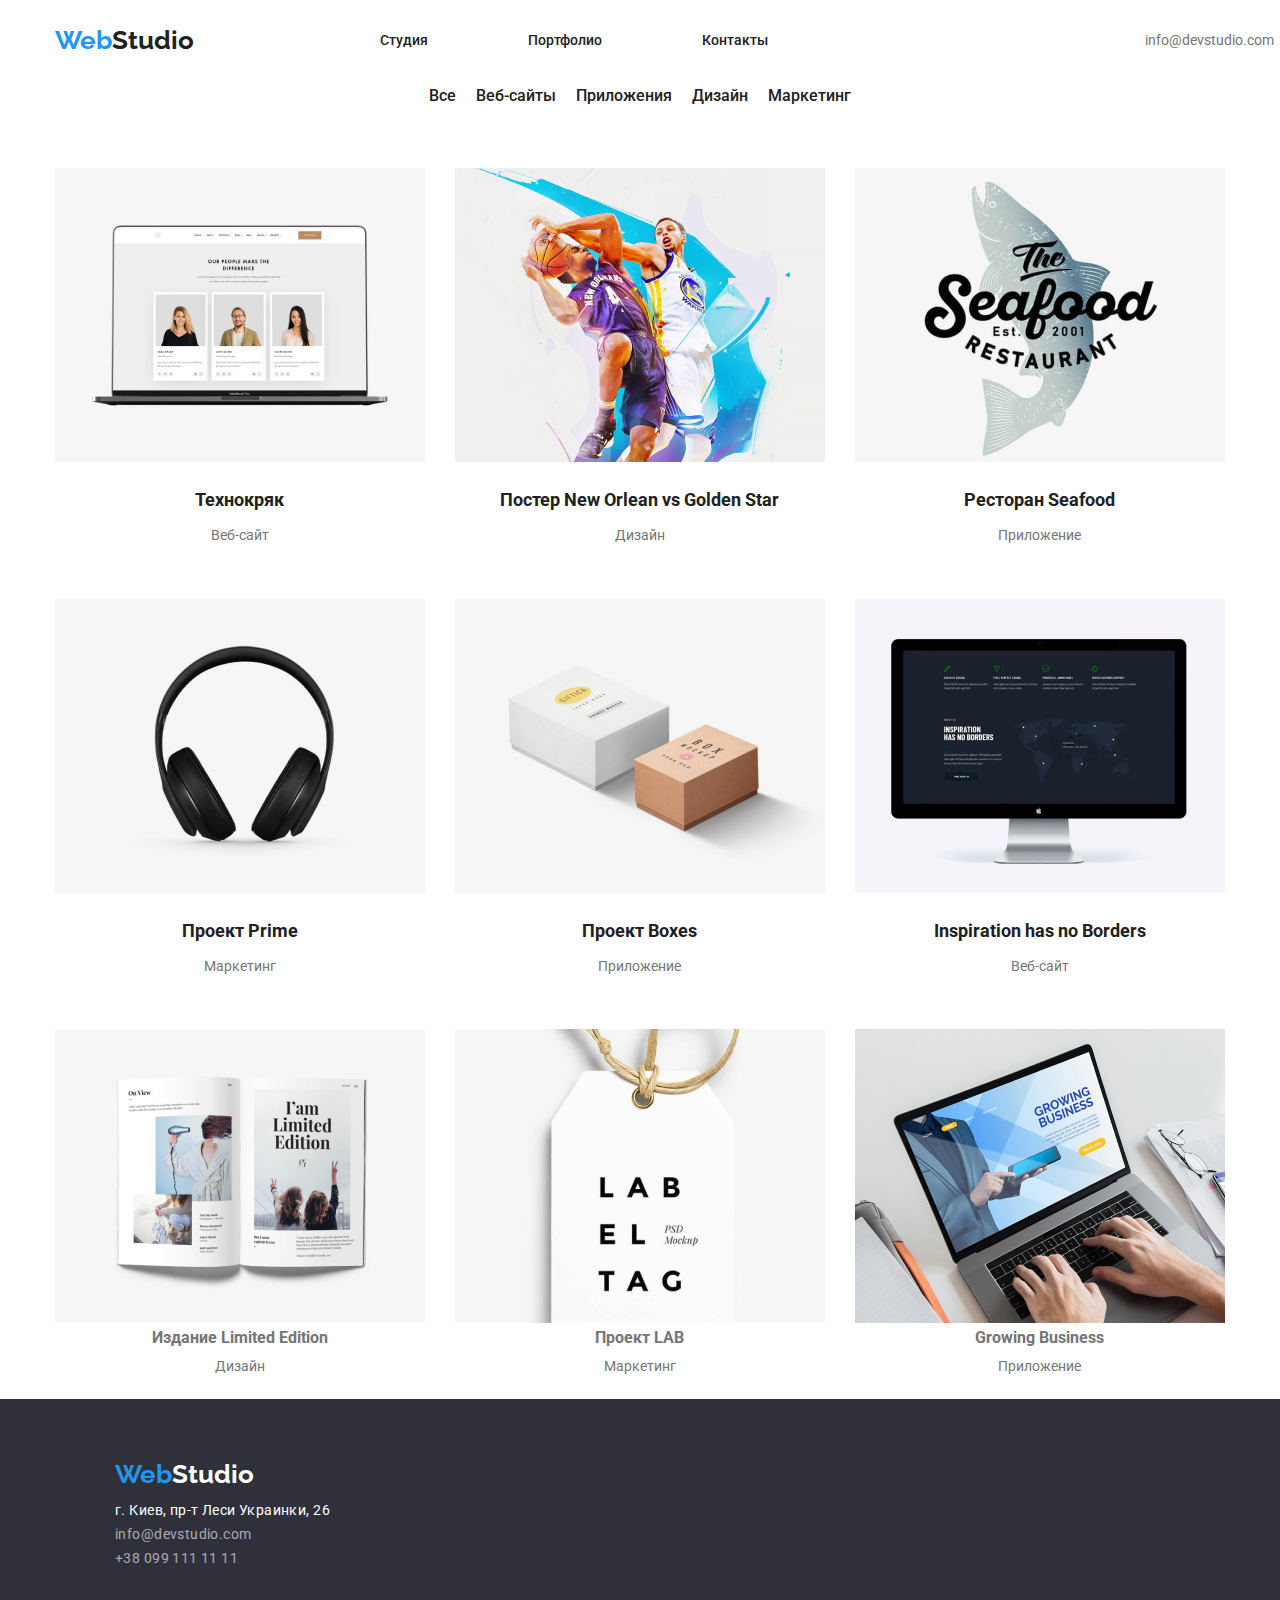
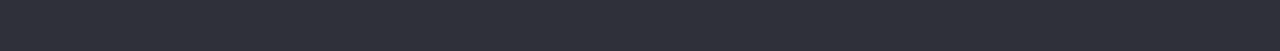
==== commit 54a0e203: "дз 2. исправления по второй работе" ====
--- a/potrfolio.html
+++ b/potrfolio.html
@@ -74,141 +74,119 @@
       <div class="card-trumb">
         <ul class="card-set">
           <li class="item">
-            <article class="card">
-              <a class="card">
-                <div class="card-thumb">
-                  <img
-                    src="./images/технокряк.jpg"
-                    alt="Технокряк"
-                    width="370"
-                  />
-                </div>
-                <div class="card-content">
-                  <h3 class="card-heading">Технокряк</h3>
-                  <p class="card-text">Веб-сайт</p>
-                </div>
-              </a>
-            </article>
-          </li>
-
-          <li class="item">
-            <article class="card">
+            <a class="card">
               <div class="card-thumb">
-                <img
-                  src="./images/постер.jpg"
-                  alt="Постер New Orlean vs Golden Star"
-                  width="370"
-                />
+                <img src="./images/технокряк.jpg" alt="Технокряк" width="370" />
               </div>
               <div class="card-content">
-                <h3 class="card-heading">Постер New Orlean vs Golden Star</h3>
-                <p class="card-text">Дизайн</p>
-              </div>
-            </article>
-          </li>
-
-          <li class="item">
-            <article class="card">
-              <div class="card-thumb">
-                <img
-                  src="./images/Seafood.jpg"
-                  alt="Ресторан Seafood"
-                  width="370"
-                />
-              </div>
-              <div class="card-content">
-                <h3 class="card-heading">Ресторан Seafood</h3>
-                <p class="card-text">Приложение</p>
-              </div>
-            </article>
-          </li>
-
-          <li class="item">
-            <article class="card">
-              <div class="card-thumb">
-                <img src="./images/Prime.jpg" alt="Проект Prime" width="370" />
-              </div>
-              <div class="card-content">
-                <h3 class="card-heading">Проект Prime</h3>
-                <p class="card-text">Маркетинг</p>
-              </div>
-            </article>
-          </li>
-
-          <li class="item">
-            <article class="card">
-              <div class="card-thumb">
-                <img src="./images/Boxes.jpg" alt="Проект Boxes" width="370" />
-              </div>
-              <div class="card-content">
-                <h3 class="card-heading">Проект Boxes</h3>
-                <p class="card-text">Приложение</p>
-              </div>
-            </article>
-          </li>
-
-          <li class="item">
-            <article class="card">
-              <div class="card-thumb">
-                <img
-                  src="./images/Insparation.jpg"
-                  alt="Inspiration has no Borders"
-                  width="370"
-                />
-              </div>
-              <div class="card-content">
-                <h3 class="card-heading">Inspiration has no Borders</h3>
+                <h3 class="card-heading">Технокряк</h3>
                 <p class="card-text">Веб-сайт</p>
               </div>
-            </article>
-          </li>
-
-          <li class="item">
-            <article class="card">
-              <div class="card-thumb">
-                <img
-                  src="./images/Издание.jpg"
-                  alt="Издание Limited Edition"
-                  width="370"
-                />
-              </div>
-              <div class="card-content">
-                <h3 class="section-title">Издание Limited Edition</h3>
-                <p class="title-description">Дизайн</p>
-              </div>
-            </article>
-          </li>
-
-          <li class="item">
-            <article class="card">
-              <div class="card-thumb">
-                <img
-                  src="./images/проектLab.jpg"
-                  alt="Проект LAB"
-                  width="370"
-                />
-              </div>
-              <div class="card-content">
-                <h3 class="section-title">Проект LAB</h3>
-                <p class="title-description">Маркетинг</p>
-              </div>
-            </article>
-          </li>
-
-          <li class="item">
-            <article class="card">
-              <div class="card-thumb">
-                <img
-                  src="./images/growingbusiness.jpg"
-                  alt="Growing Business"
-                  width="370"
-                />
-              </div>
-              <div class="card-content">
-                <h3 class="section-title">Growing Business</h3>
-                <p class="title-description">Приложение</p>
-              </div>
-            </article>
+            </a>
+          </li>
+
+          <li class="item">
+            <div class="card-thumb">
+              <img
+                src="./images/постер.jpg"
+                alt="Постер New Orlean vs Golden Star"
+                width="370"
+              />
+            </div>
+            <div class="card-content">
+              <h3 class="card-heading">Постер New Orlean vs Golden Star</h3>
+              <p class="card-text">Дизайн</p>
+            </div>
+          </li>
+
+          <li class="item">
+            <div class="card-thumb">
+              <img
+                src="./images/Seafood.jpg"
+                alt="Ресторан Seafood"
+                width="370"
+              />
+            </div>
+            <div class="card-content">
+              <h3 class="card-heading">Ресторан Seafood</h3>
+              <p class="card-text">Приложение</p>
+            </div>
+          </li>
+
+          <li class="item">
+            <div class="card-thumb">
+              <img src="./images/Prime.jpg" alt="Проект Prime" width="370" />
+            </div>
+            <div class="card-content">
+              <h3 class="card-heading">Проект Prime</h3>
+              <p class="card-text">Маркетинг</p>
+            </div>
+          </li>
+
+          <li></li>
+
+          <li class="item">
+            <div class="card-thumb">
+              <img src="./images/Boxes.jpg" alt="Проект Boxes" width="370" />
+            </div>
+            <div class="card-content">
+              <h3 class="card-heading">Проект Boxes</h3>
+              <p class="card-text">Приложение</p>
+            </div>
+          </li>
+
+          <li></li>
+
+          <li class="item">
+            <div class="card-thumb">
+              <img
+                src="./images/Insparation.jpg"
+                alt="Inspiration has no Borders"
+                width="370"
+              />
+            </div>
+            <div class="card-content">
+              <h3 class="card-heading">Inspiration has no Borders</h3>
+              <p class="card-text">Веб-сайт</p>
+            </div>
+          </li>
+
+          <li class="item">
+            <div class="card-thumb">
+              <img
+                src="./images/Издание.jpg"
+                alt="Издание Limited Edition"
+                width="370"
+              />
+            </div>
+            <div class="card-content">
+              <h3 class="section-title">Издание Limited Edition</h3>
+              <p class="title-description">Дизайн</p>
+            </div>
+          </li>
+
+          <li class="item">
+            <div class="card-thumb">
+              <img src="./images/проектLab.jpg" alt="Проект LAB" width="370" />
+            </div>
+            <div class="card-content">
+              <h3 class="section-title">Проект LAB</h3>
+              <p class="title-description">Маркетинг</p>
+            </div>
+          </li>
+
+          <li class="item">
+            <div class="card-thumb">
+              <img
+                src="./images/growingbusiness.jpg"
+                alt="Growing Business"
+                width="370"
+              />
+            </div>
+            <div class="card-content">
+              <h3 class="section-title">Growing Business</h3>
+              <p class="title-description">Приложение</p>
+            </div>
           </li>
         </ul>
       </div>
--- a/css/portfolio.css
+++ b/css/portfolio.css
@@ -182,8 +182,7 @@
   color: var(--primary-text-color);
   background-color: var(--main-back-color);
   font-family: Roboto;
-  font-style: 400;
-  font-weight: 400;
+  font-weight: 500;
   font-size: 16px;
   line-height: 1.9;
   text-decoration: none;
@@ -196,7 +195,7 @@
   color: var(--primary-text-color);
   background-color: var(--main-back-color);
   font-family: "Roboto", sans-serif;
-  font-weight: 400;
+  font-weight: 500;
   font-size: 16px;
   line-height: 1.9;
   text-decoration: none;
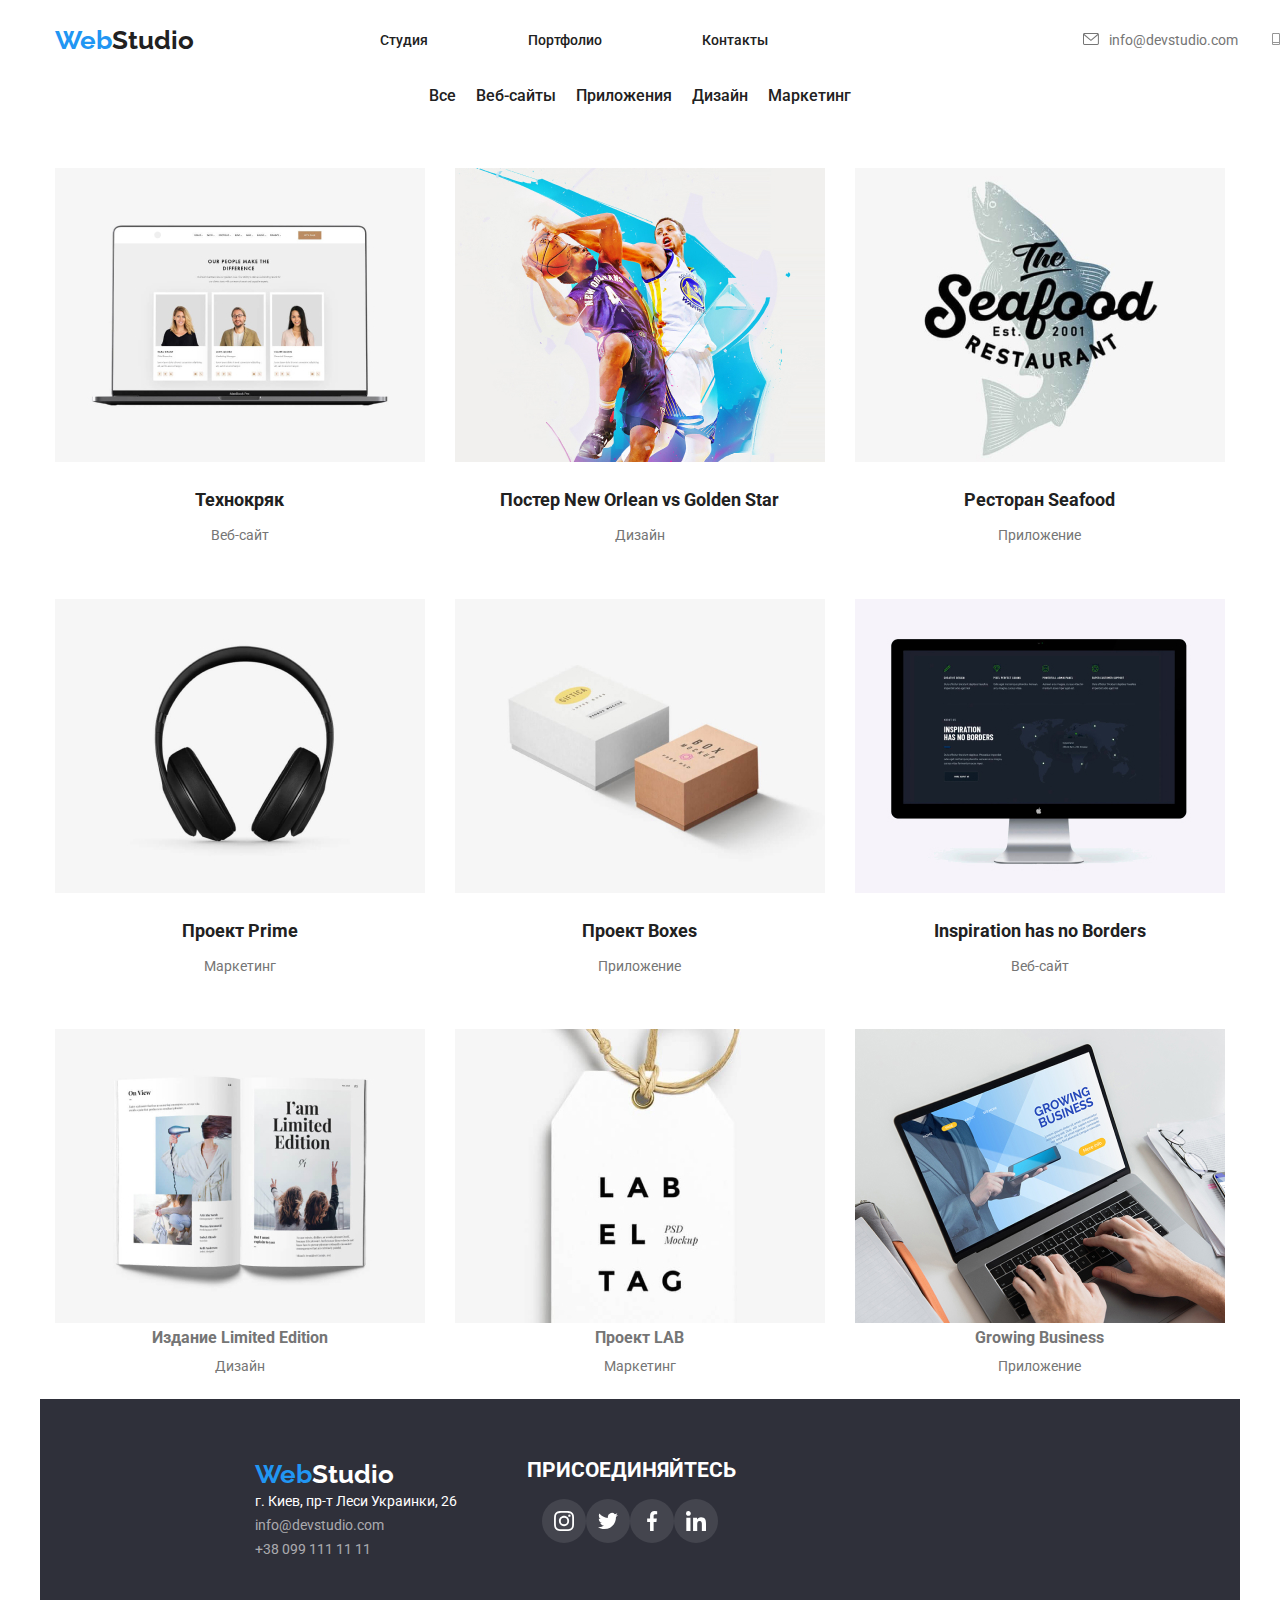
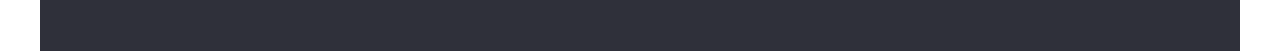
==== commit 8ccf28be: "homework4" ====
--- a/potrfolio.html
+++ b/potrfolio.html
@@ -35,14 +35,19 @@
             </ul>
           </nav>
         </div>
-        <ul class="contact-list">
-          <li>
-            <a href="mailto:info@devstudio.com" class="contact-link"
+
+        <ul class="contact">
+          <li class="contact-mail">
+            <a href="mailto:info@devstudio.com" class="contact-list-mail">
+              <svg class="icon-mail" width="16" height="12">
+                <use href="./images/icon.svg#icon-mail"></use></svg
               >info@devstudio.com</a
             >
           </li>
-          <li>
-            <a href="tel:+380961111111" class="contact-link"
+          <li class="contact-mail">
+            <a href="tel:+380961111111" class="contact-list-mail"
+              ><svg class="icon-mail" width="16" height="12">
+                <use href="./images/icon.svg#icon-tel"></use></svg
               >+38 096 111 11 11</a
             >
           </li>
@@ -196,28 +201,58 @@
 
     <footer class="footer">
       <!--CONTAINER-->
-      <div class="container-footer">
-        <a href="./studio.html" class="logo-footer"
-          ><span class="logo-web">Web</span
-          ><span class="logo-studio-footer">Studio</span></a
-        >
-        <address>
-          <div class="contact-info">
-            <p class="address">г. Киев, пр-т Леси Украинки, 26</p>
-            <ul class="contact-link">
-              <li>
-                <a href="mailto:info@devstudio.com" class="contact-link-footer"
-                  >info@devstudio.com</a
-                >
-              </li>
-              <li>
-                <a href="tel:+380991111111" class="contact-link-footer"
-                  >+38 099 111 11 11</a
-                >
-              </li>
-            </ul>
-          </div>
-        </address>
+      <div class="container container-footer">
+        <div class="footer-info">
+          <a href="./studio.html" class="logo-footer"
+            ><span class="logo-web">Web</span
+            ><span class="logo-studio-footer">Studio</span></a
+          >
+          <address>
+            <div class="contact-info">
+              <p class="address">г. Киев, пр-т Леси Украинки, 26</p>
+              <ul class="contact-link">
+                <li>
+                  <a
+                    href="mailto:info@devstudio.com"
+                    class="contact-link-footer"
+                    >info@devstudio.com</a
+                  >
+                </li>
+                <li>
+                  <a href="tel:+380991111111" class="contact-link-footer"
+                    >+38 099 111 11 11</a
+                  >
+                </li>
+              </ul>
+            </div>
+          </address>
+        </div>
+
+        <div class="social-icon">
+          <h2 class="enjoyus">присоединяйтесь</h2>
+          <ul class="team-list-icon-footer">
+            <li class="team-item-footer">
+              <svg class="icon-instagram-footer">
+                <use href="./images/icon.svg#icon-instagram"></use>
+              </svg>
+            </li>
+            <li class="team-item-footer">
+              <svg class="twitter-footer">
+                <use href="./images/icon.svg#icon-twitter"></use>
+              </svg>
+            </li>
+            <li class="team-item-footer">
+              <svg class="facebook-footer">
+                <use href="./images/icon.svg#icon-facebook"></use>
+              </svg>
+            </li>
+            <li class="team-item-footer">
+              <svg class="linkedin-footer">
+                <use href="./images/icon.svg#icon-linkedin"></use>
+              </svg>
+            </li>
+          </ul>
+        </div>
       </div>
     </footer>
   </body>
--- a/css/portfolio.css
+++ b/css/portfolio.css
@@ -105,6 +105,32 @@
   height: auto;
 }
 
+.contact {
+  display: flex;
+  align-items: center;
+  list-style: none;
+}
+
+.icon-mail {
+  margin-right: 10px;
+  fill: currentColor;
+}
+
+.icon-mail:hover,
+.icon-mail:focus {
+  color: var(--accent-color);
+}
+
+.contact-list-mail {
+  margin-right: 30px;
+  color: var(--paragraf-text-color);
+}
+
+.contact-list-mail:hover,
+.contact-list-mail:focus {
+  color: var(--accent-color);
+}
+
 /* MAIN NAV */
 
 .link-current {
@@ -229,6 +255,14 @@
   margin-top: -30px;
 }
 
+.item:hover,
+.item:focus {
+  box-shadow: 0px 1px 3px rgba(0, 0, 0, 0.12), 0px 1px 1px rgba(0, 0, 0, 0.14),
+    0px 2px 1px rgba(0, 0, 0, 0.2);
+  border-radius: 0px 0px 4px 4px;
+  cursor: pointer;
+}
+
 .card-set > .item {
   flex-basis: calc(100% / 3 - 30px);
   margin-left: 30px;
@@ -263,37 +297,20 @@
 
 .footer {
   background: var(--footer-fon);
-  margin: 0 -200px;
   max-width: 1600px;
   min-height: 252px;
+  padding: 0;
+  margin: 0;
 }
 
 .container-footer {
-  padding: 60px;
+  padding-top: 60px;
   margin-left: 215px;
-}
-
-.contact-info {
-  margin-top: 9px;
-}
-
-.address {
-  font-family: Roboto;
-  color: var(--main-back-color);
-  line-height: 1.71;
-  font-family: Roboto;
-  font-style: normal;
-  font-weight: 400;
-  letter-spacing: 0.03em;
-}
-.contact-link-footer {
-  font-family: Roboto;
-  line-height: 1.71;
-  color: rgba(255, 255, 255, 0.6);
-  text-decoration: none;
-  font-style: normal;
-  font-weight: 400;
-  letter-spacing: 0.03em;
+  display: flex;
+}
+
+.footer-info {
+  margin-right: 70px;
 }
 
 .logo-footer {
@@ -303,19 +320,108 @@
   font-size: 26px;
   line-height: 1.19;
   text-decoration: none;
+  margin-right: 43px;
+  padding-bottom: 20px;
 }
 
 .logo-studio-footer {
   color: var(--main-back-color);
+}
+
+.contact-info {
+  margin-top: 9px;
+  padding: 0;
+  margin: 0;
+  font-family: Roboto;
+  font-weight: 500;
+  line-height: 1.71;
+}
+
+.address {
+  font-family: Roboto;
+  font-style: normal;
+  color: var(--main-back-color);
+  font-weight: normal;
+  line-height: 1.71;
+}
+
+.contact-link {
+  color: var(--paragraf-text-color);
+  font-weight: normal;
+  margin: 0;
+  padding: 0;
+}
+.contact-link-footer {
+  font-family: Roboto;
+  font-style: normal;
+  line-height: 1.71;
+  color: rgba(255, 255, 255, 0.6);
+  text-decoration: none;
 }
 
 .contact-link-footer:hover,
 .contact-link-footer:focus {
-  background-color: var(--main-back-color);
-  color: var(--accent-color);
-  text-decoration: none;
-}
-
-.contact-link {
-  color: var(--paragraf-text-color);
-}
+  color: var(--accent-color);
+  text-decoration: none;
+}
+
+.enjoyus {
+  font-weight: 700;
+  line-height: 1.14;
+  text-transform: uppercase;
+  color: var(--main-back-color);
+}
+.team-list-icon-footer {
+  width: 206px;
+  border-radius: 50%;
+  display: flex;
+  justify-content: center;
+  text-align: center;
+  flex-basis: calc(100% / 4 - 10px);
+  padding: 0;
+  margin-top: 16px;
+}
+
+.team-item-footer {
+  width: 44px;
+  height: 44px;
+  padding: 0;
+  margin: 0;
+  border: none;
+  color: var(--paragraf-text-color);
+  border-radius: 50%;
+  background-color: rgba(255, 255, 255, 0.1);
+}
+
+.team-item-footer:hover {
+  color: var(--paragraf-text-color);
+  background-color: var(--accent-color);
+}
+
+.icon-instagram-footer,
+.twitter-footer,
+.facebook-footer,
+.linkedin-footer {
+  fill: var(--main-back-color);
+  width: 20px;
+  height: 20px;
+  margin-left: auto;
+  margin-right: auto;
+  margin-top: 12px;
+}
+
+.icon-instagram-footer:hover {
+  fill: var(--main-back-color);
+}
+
+.twitter-footer:hover {
+  fill: var(--main-back-color);
+}
+
+.facebook-footer:hover {
+  fill: var(--main-back-color);
+}
+
+.linkedin-footer:hover {
+  fill: var(--main-back-color);
+}
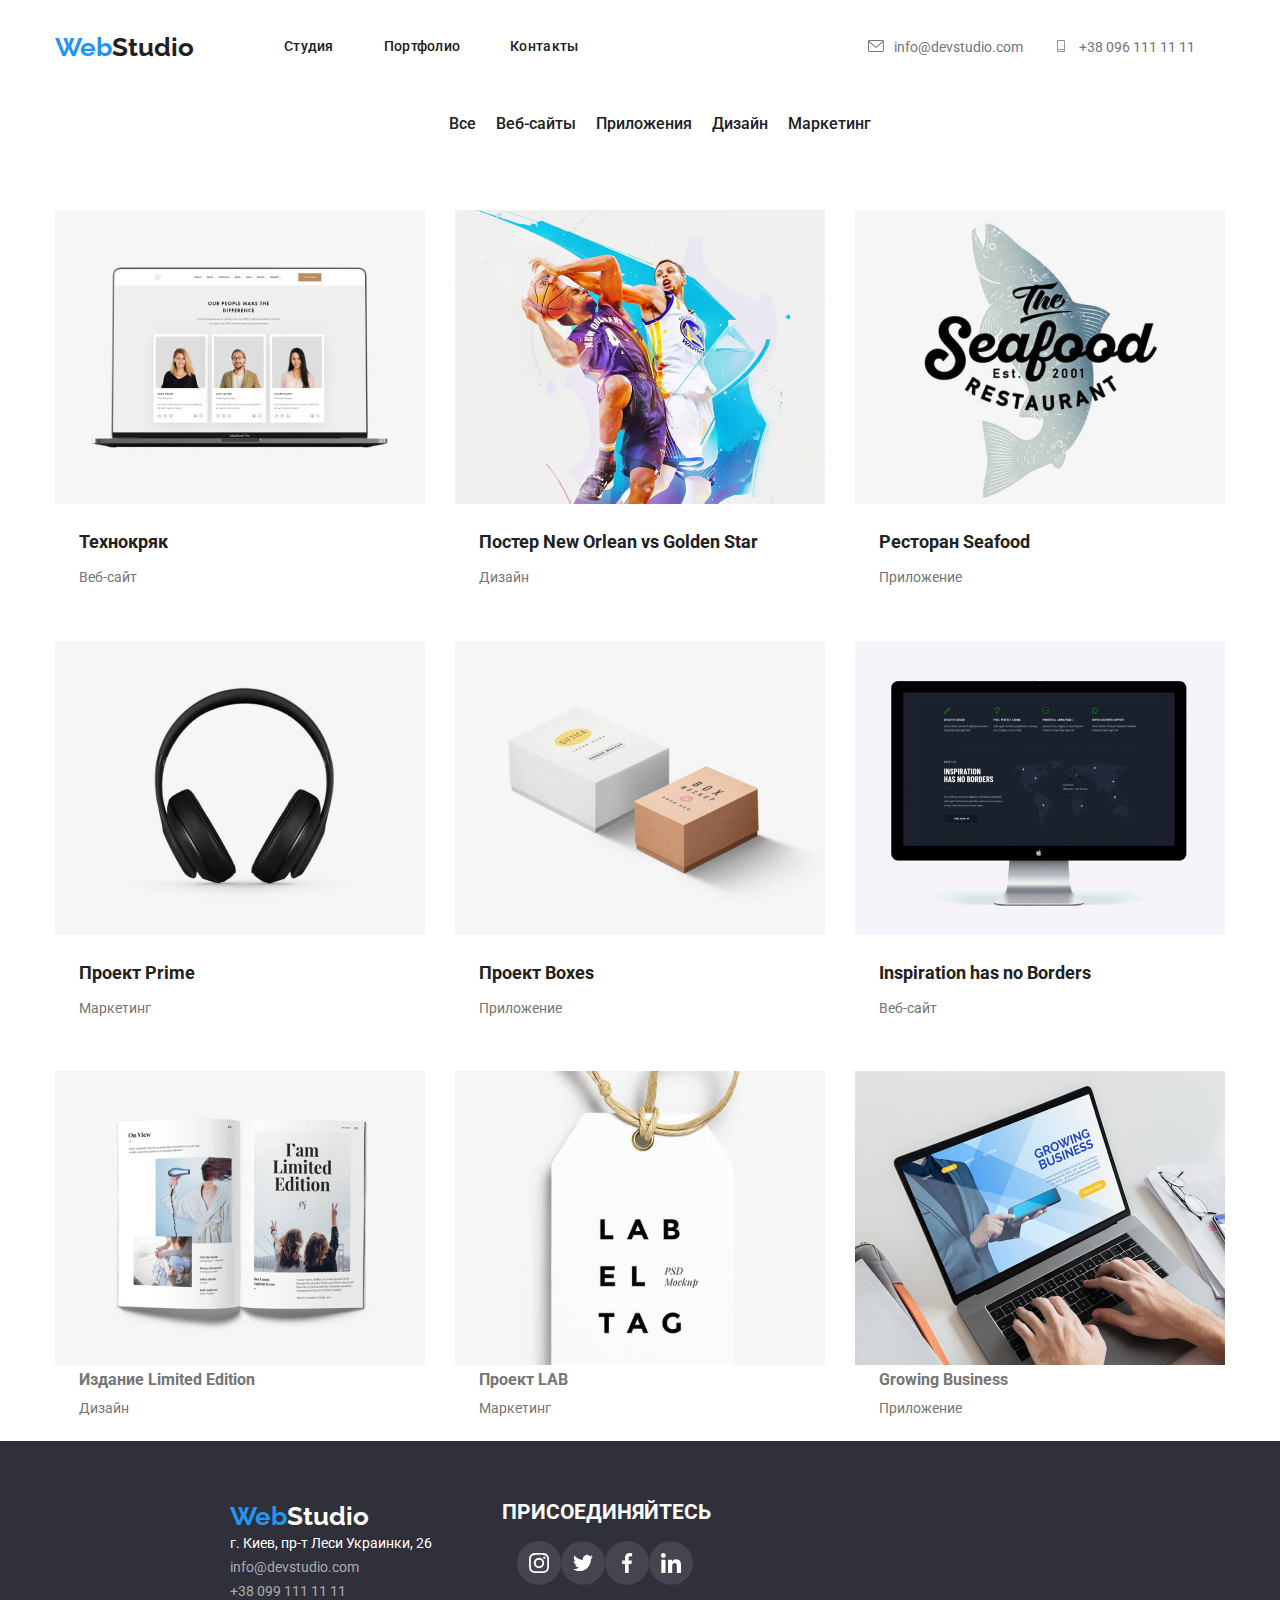
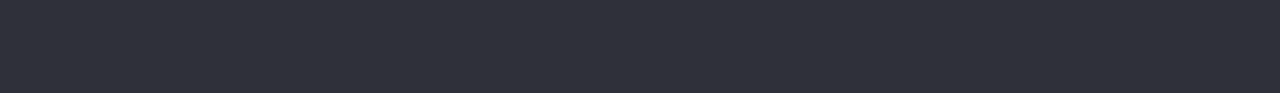
==== commit 214c575a: "correct" ====
--- a/potrfolio.html
+++ b/potrfolio.html
@@ -15,26 +15,25 @@
     <!--Шапка сайта-->
     <!--CONTAINER-->
 
-    <header class="page-header">
-      <div class="header-container">
-        <div class="header-holder">
-          <a href="./index.html" class="logo"
-            ><span class="logo-web">Web</span
-            ><span class="logo-studio">Studio</span></a
-          >
-
-          <nav class="header-nav">
-            <ul class="site-link-current">
-              <li><a href="./studio.html" class="link-current">Студия</a></li>
-              <li>
-                <a href="./potrfolio.html" class="link-current">Портфолио</a>
-              </li>
-              <li>
-                <a href="./contact.html" class="link-current">Контакты</a>
-              </li>
-            </ul>
-          </nav>
-        </div>
+    <!--Шапка сайта-->
+
+    <header class="">
+      <div class="container header-container">
+        <a href="./studio.html" class="logo"
+          ><span class="logo-web">Web</span>Studio</a
+        >
+
+        <nav class="header-nav">
+          <ul class="site-link-current">
+            <li><a href="./studio.html" class="link-current">Студия</a></li>
+            <li>
+              <a href="./potrfolio.html" class="link-current">Портфолио</a>
+            </li>
+            <li>
+              <a href="./contact.html" class="link-current">Контакты</a>
+            </li>
+          </ul>
+        </nav>
 
         <ul class="contact">
           <li class="contact-mail">
--- a/css/portfolio.css
+++ b/css/portfolio.css
@@ -12,11 +12,10 @@
   background: var(--main-back-color);
   color: var(--primary-text-color);
   font-family: Roboto, sans-serif;
-  font-style: 400;
-  margin: 0 auto;
-  width: 1200px;
   font-size: 14px;
   box-sizing: border-box;
+  max-width: 1600px;
+  margin: 0;
 }
 
 *,
@@ -29,13 +28,12 @@
 
 ul {
   list-style: none;
-  padding: 0;
-  margin: 0;
 }
 
 h1,
 h2,
 h3,
+h4,
 p {
   margin: 0;
 }
@@ -43,69 +41,84 @@
 a {
   text-decoration: none;
 }
-/*--Шапка сайта--*/
+
+.container {
+  width: 1200px;
+  margin-right: auto;
+  margin-left: auto;
+  padding: 0 15px 0 15px;
+}
+
+.hero {
+  max-width: 1600px;
+  padding-top: 200px;
+  padding-bottom: 280px;
+  text-align: center;
+}
+
+/*Шапка сайта*/
 
 .header-container {
-  height: 80px;
-  display: flex;
-  justify-content: space-between;
-  align-items: center;
-  margin-bottom: 25px;
-  margin: 0 -200px;
-  max-width: 1600px;
-  min-height: 80px;
-}
-
-.header-holder {
-  display: flex;
-  align-items: center;
+  display: flex;
   justify-content: center;
-}
-
-.header-nav {
-  overflow: hidden;
-  margin-left: 68px;
-}
-
-.site-link-current,
-.contact-list {
-  display: flex;
-}
-
-.site-link-current li {
-  margin: 0 25px;
-}
-
-.contact-list li {
-  margin-left: 50px;
-}
-
-.logo-studio {
-  color: var(--primary-text-color);
-}
-
-.logo-studio-header {
-  color: var(--primary-text-color);
+  align-items: center;
+  list-style: none;
+  padding-bottom: 25px;
+  padding-top: 25px;
 }
 
 .logo {
-  color: var(--accent-color);
+  color: var(--primary-text-color);
   font-family: Raleway;
   font-weight: 700;
   font-size: 26px;
   line-height: 1.19;
   text-decoration: none;
-  margin-right: 43px;
-  margin-left: 215px;
-}
-
-.img {
-  display: block;
-  max-width: 100%;
-  height: auto;
+}
+
+.logo-web {
+  color: var(--accent-color);
+}
+
+.header-nav {
+  font-family: Roboto;
+  font-weight: 500;
+  line-height: 1.14;
+  letter-spacing: 0.02em;
+  color: var (var(--primary-text-color));
+}
+
+.site-link-current {
+  display: flex;
+  justify-content: center;
+  align-items: center;
+  text-align: center;
+  list-style: none;
+}
+
+.link-current {
+  margin-left: 50px;
+  font-family: Roboto;
+  font-weight: 500;
+  line-height: 1.14;
+  color: var(--primary-text-color);
+}
+
+.link-current:hover,
+.link-current:focus {
+  color: var(--accent-color);
 }
 
 .contact {
+  display: flex;
+  align-items: center;
+
+  list-style: none;
+  padding: 0;
+  margin-left: auto;
+}
+
+.contact-mail {
   display: flex;
   align-items: center;
   list-style: none;
@@ -121,14 +134,20 @@
   color: var(--accent-color);
 }
 
+.contact-list-mail:hover,
+.contact-list-mail:focus {
+  color: var(--accent-color);
+}
+
 .contact-list-mail {
   margin-right: 30px;
   color: var(--paragraf-text-color);
 }
 
-.contact-list-mail:hover,
-.contact-list-mail:focus {
-  color: var(--accent-color);
+.contact-tel {
+  display: flex;
+  align-items: center;
+  list-style: none;
 }
 
 /* MAIN NAV */
@@ -282,6 +301,7 @@
   color: var(--primary-text-color);
   margin-top: 20px;
   margin-bottom: 4px;
+  text-align: left;
 }
 
 .card-content {
@@ -291,6 +311,7 @@
   padding-left: 24px;
   padding-right: 24px;
   padding-bottom: 20px;
+  text-align: left;
 }
 
 /*footer*/
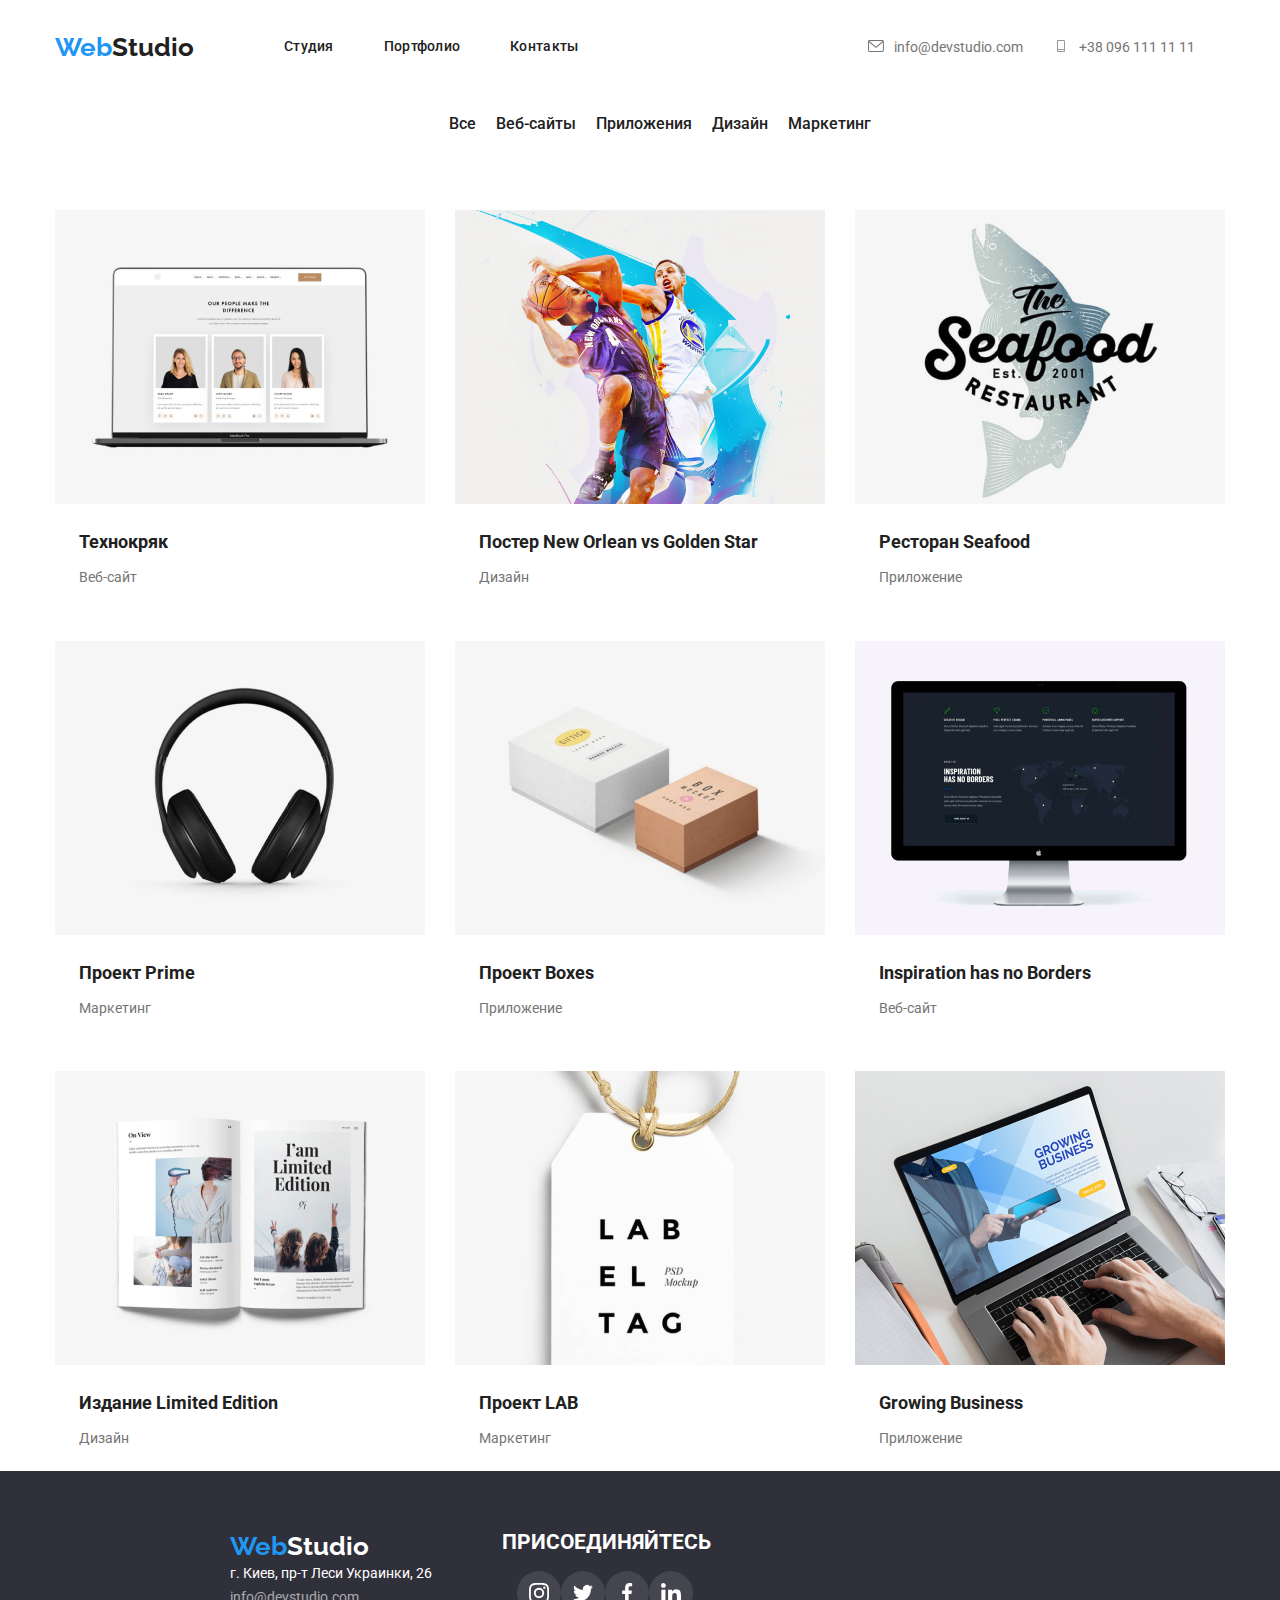
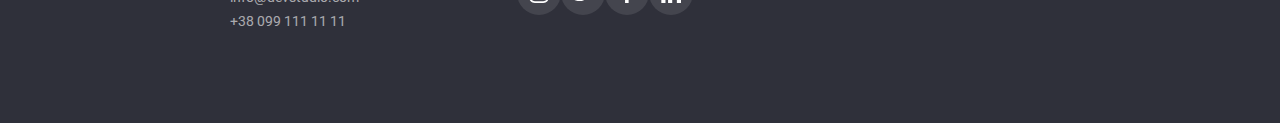
==== commit 1d4c98be: "Update potrfolio.html" ====
--- a/potrfolio.html
+++ b/potrfolio.html
@@ -164,8 +164,8 @@
               />
             </div>
             <div class="card-content">
-              <h3 class="section-title">Издание Limited Edition</h3>
-              <p class="title-description">Дизайн</p>
+              <h3 class="card-heading">Издание Limited Edition</h3>
+              <p class="card-text">Дизайн</p>
             </div>
           </li>
 
@@ -174,8 +174,8 @@
               <img src="./images/проектLab.jpg" alt="Проект LAB" width="370" />
             </div>
             <div class="card-content">
-              <h3 class="section-title">Проект LAB</h3>
-              <p class="title-description">Маркетинг</p>
+              <h3 class="card-heading">Проект LAB</h3>
+              <p class="card-text">Маркетинг</p>
             </div>
           </li>
 
@@ -188,8 +188,8 @@
               />
             </div>
             <div class="card-content">
-              <h3 class="section-title">Growing Business</h3>
-              <p class="title-description">Приложение</p>
+              <h3 class="card-heading">Growing Business</h3>
+              <p class="card-text">Приложение</p>
             </div>
           </li>
         </ul>
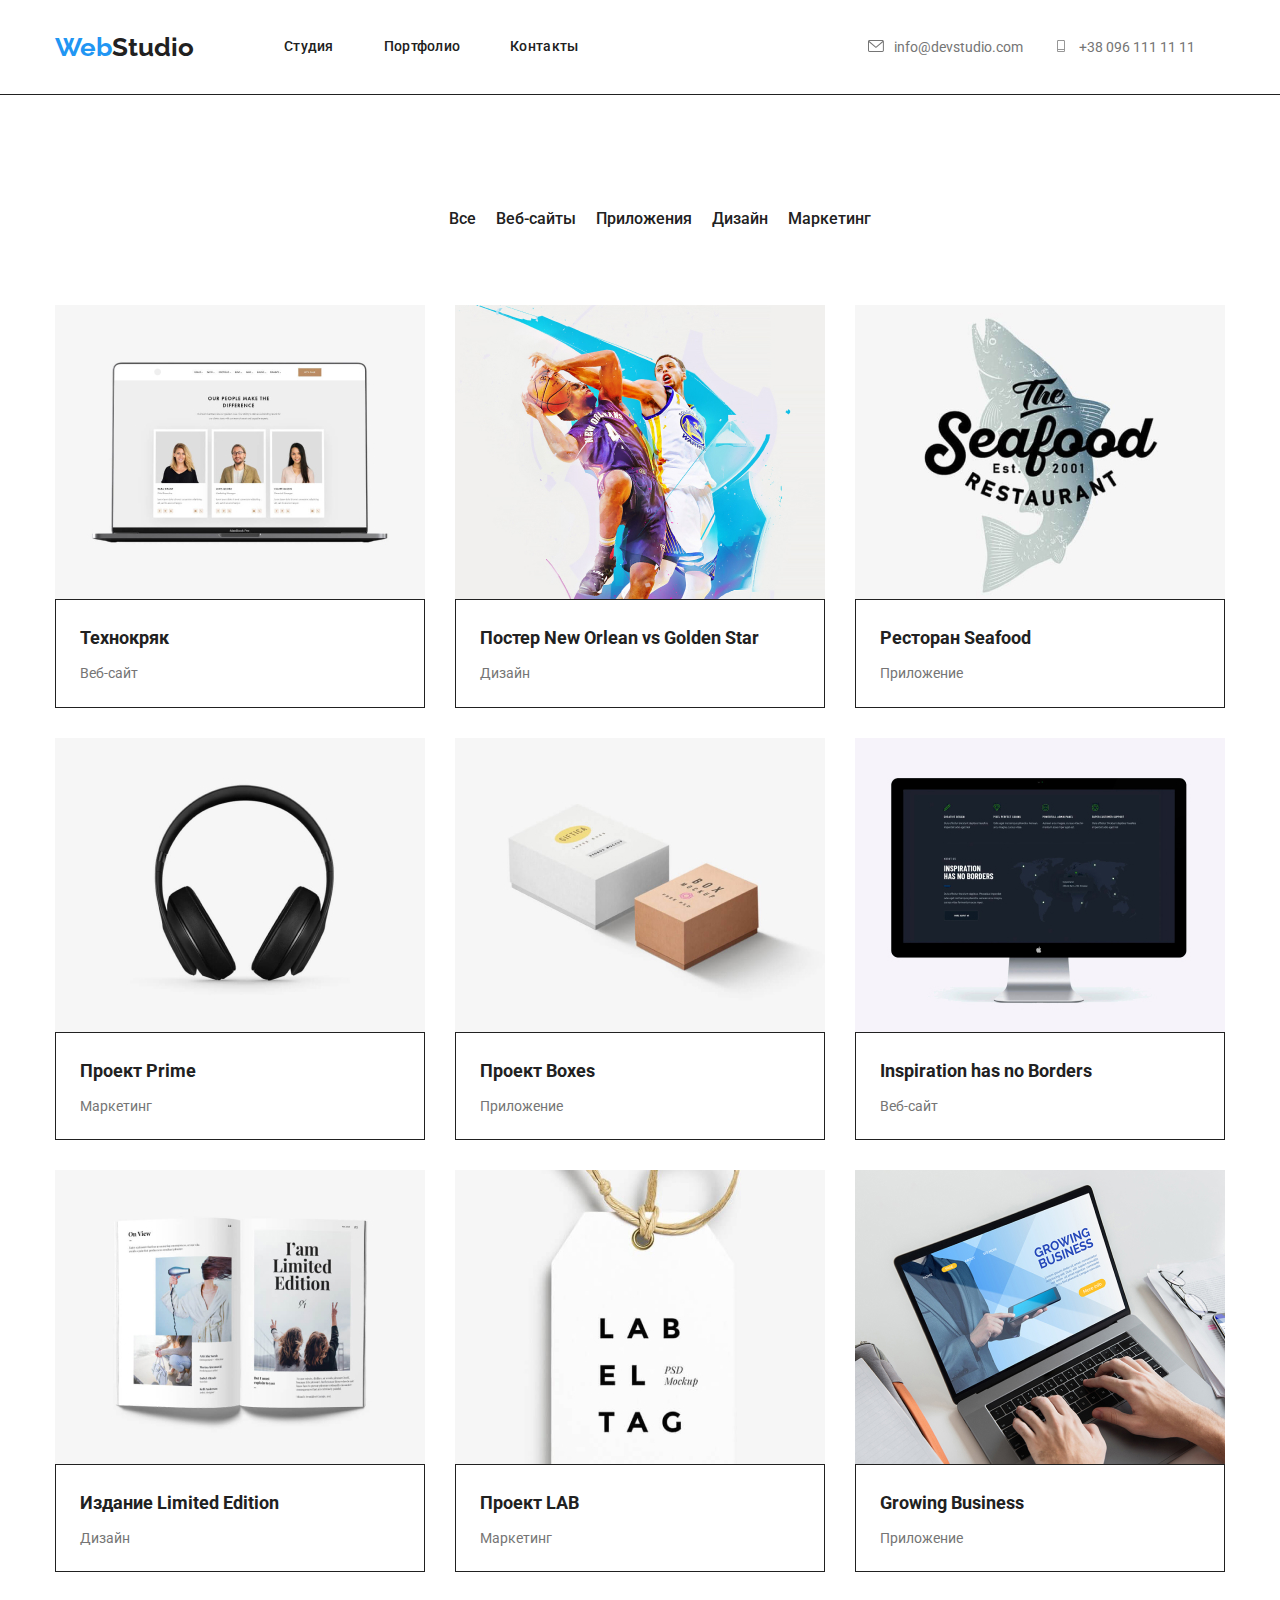
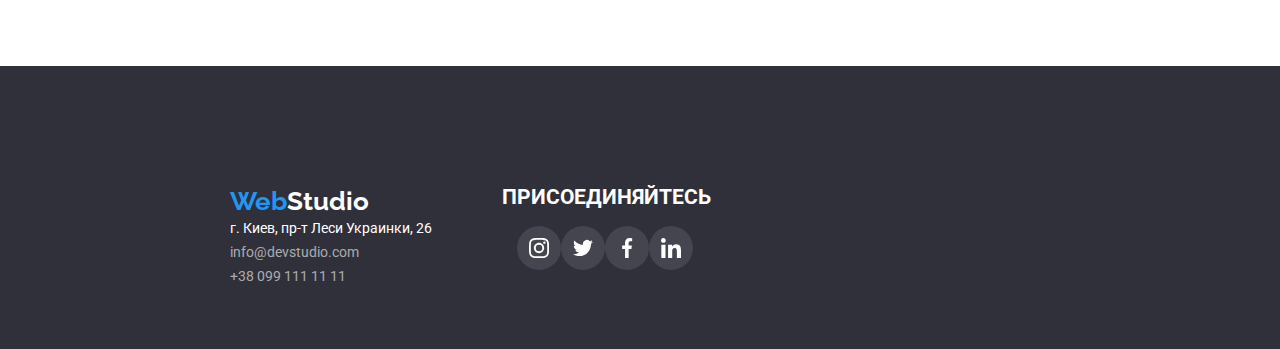
==== commit a1acaa66: "hw" ====
--- a/potrfolio.html
+++ b/potrfolio.html
@@ -17,7 +17,7 @@
 
     <!--Шапка сайта-->
 
-    <header class="">
+    <header class="main-container">
       <div class="container header-container">
         <a href="./studio.html" class="logo"
           ><span class="logo-web">Web</span>Studio</a
@@ -75,7 +75,7 @@
         </ul>
       </div>
 
-      <div class="card-trumb">
+      <div class="card-trumb-main">
         <ul class="card-set">
           <li class="item">
             <a class="card">
--- a/css/portfolio.css
+++ b/css/portfolio.css
@@ -58,6 +58,10 @@
 
 /*Шапка сайта*/
 
+.main-container {
+  border-bottom: 1px solid var(--primary-text-color);
+}
+
 .header-container {
   display: flex;
   justify-content: center;
@@ -205,6 +209,8 @@
   margin-right: auto;
   margin-top: 94px;
   margin: 0 auto;
+  padding-bottom: 94px;
+  padding-top: 94px;
 }
 
 .site-nav-list {
@@ -312,6 +318,7 @@
   padding-right: 24px;
   padding-bottom: 20px;
   text-align: left;
+  border: 1px solid var(--primary-text-color);
 }
 
 /*footer*/
@@ -320,7 +327,8 @@
   background: var(--footer-fon);
   max-width: 1600px;
   min-height: 252px;
-  padding: 0;
+  padding-top: 60px;
+  padding-bottom: 60px;
   margin: 0;
 }
 
